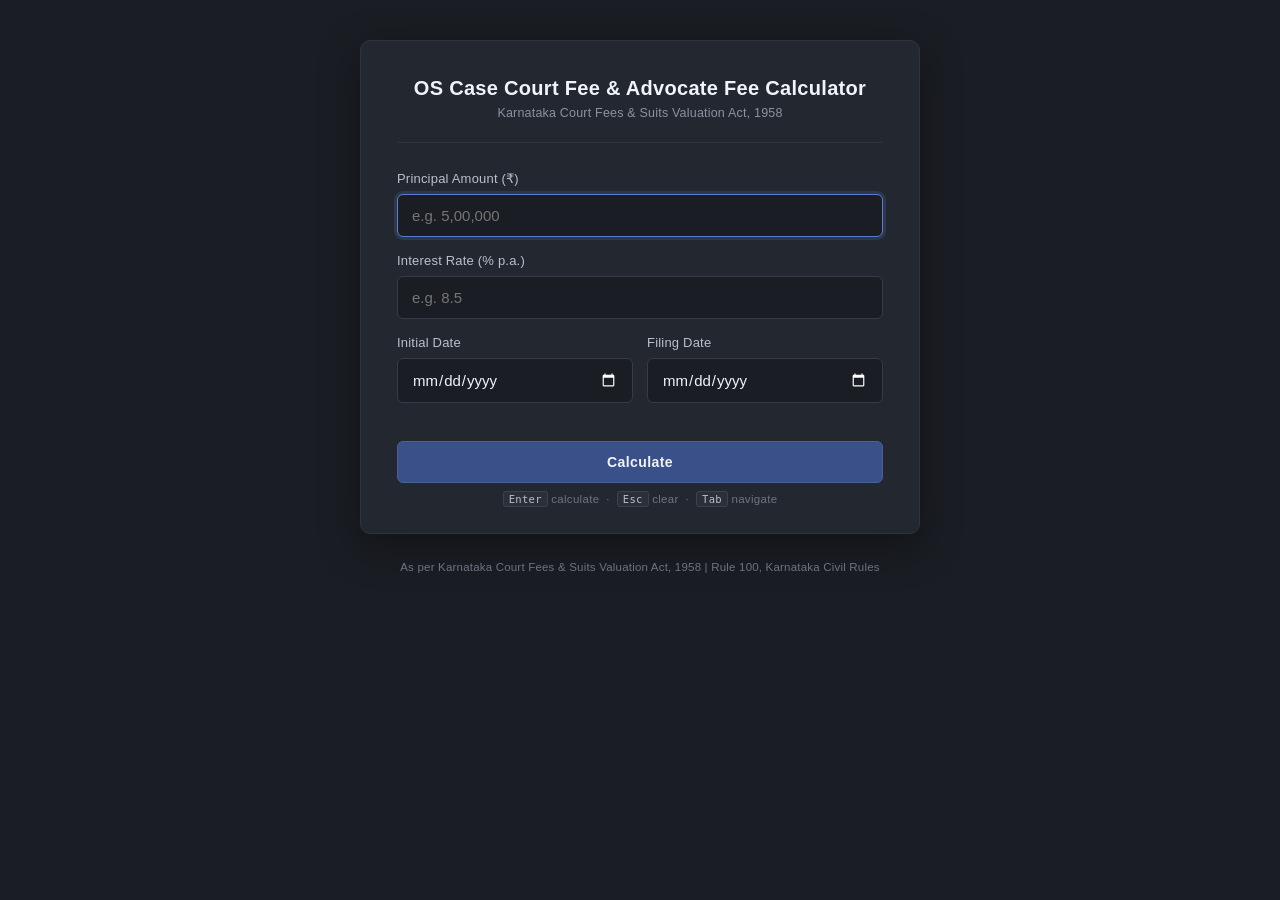
==== index.html @ 5240905b "responsiveness improved" ====
<!DOCTYPE html>
<html lang="en">
<head>
<meta charset="UTF-8">
<meta name="viewport" content="width=device-width, initial-scale=1.0">
<title>OS Case Court Fee & Advocate Fee Calculator</title>
<style>
  * { box-sizing: border-box; margin: 0; padding: 0; }
  html, body {
    height: 100%;
    font-family: -apple-system, BlinkMacSystemFont, "Segoe UI", Roboto, Helvetica, Arial, sans-serif;
    background: #1a1d23;
    color: #d8dde5;
    -webkit-font-smoothing: antialiased;
  }
  body {
    display: flex;
    flex-direction: column;
    align-items: center;
    justify-content: flex-start;
    padding: 40px 20px;
    min-height: 100vh;
  }
  .container {
    width: 100%;
    max-width: 560px;
    background: #232830;
    border: 1px solid #2e343d;
    border-radius: 10px;
    padding: 36px 36px 28px;
    box-shadow: 0 12px 40px rgba(0,0,0,0.35);
  }
  header {
    text-align: center;
    margin-bottom: 28px;
    padding-bottom: 22px;
    border-bottom: 1px solid #2e343d;
  }
  header h1 {
    font-size: 20px;
    font-weight: 600;
    letter-spacing: 0.3px;
    color: #f0f3f8;
    margin-bottom: 6px;
  }
  header p {
    font-size: 12.5px;
    color: #8a93a1;
    letter-spacing: 0.2px;
  }
  label {
    display: block;
    font-size: 13px;
    font-weight: 500;
    margin-bottom: 8px;
    color: #b8c0cc;
    letter-spacing: 0.2px;
  }
  .input-row { margin-bottom: 16px; }
  .input-grid {
    display: grid;
    grid-template-columns: 1fr 1fr;
    gap: 14px;
    margin-bottom: 16px;
  }
  input[type="text"], input[type="date"] {
    width: 100%;
    background: #1a1d23;
    border: 1px solid #353c47;
    border-radius: 6px;
    padding: 12px 14px;
    color: #f0f3f8;
    font-size: 15px;
    font-family: inherit;
    outline: none;
    transition: border-color 0.15s, box-shadow 0.15s;
  }
  input[type="date"] { color-scheme: dark; }
  input:focus {
    border-color: #5b7bd0;
    box-shadow: 0 0 0 3px rgba(91,123,208,0.18);
  }
  input.error {
    border-color: #c0524a;
    box-shadow: 0 0 0 3px rgba(192,82,74,0.15);
  }
  .btn-row {
    display: flex;
    gap: 10px;
    margin-top: 6px;
  }
  .btn-calc, .btn-clear {
    color: #f0f3f8;
    border-radius: 6px;
    padding: 12px 16px;
    font-size: 14px;
    font-weight: 600;
    letter-spacing: 0.4px;
    cursor: pointer;
    transition: background 0.15s, border-color 0.15s;
    font-family: inherit;
  }
  .btn-calc {
    flex: 1;
    background: #3a5089;
    border: 1px solid #4a609e;
  }
  .btn-calc:hover { background: #45599a; }
  .btn-calc:focus {
    outline: none;
    box-shadow: 0 0 0 3px rgba(91,123,208,0.3);
  }
  .btn-clear {
    background: #2a2f38;
    border: 1px solid #3a4150;
    color: #b8c0cc;
    display: none;
  }
  .btn-clear.visible { display: inline-block; }
  .btn-clear:hover { background: #353c47; color: #f0f3f8; }
  .btn-clear:focus {
    outline: none;
    box-shadow: 0 0 0 3px rgba(91,123,208,0.25);
    border-color: #5b7bd0;
  }
  .error-msg {
    color: #d97870;
    font-size: 12.5px;
    margin-top: 8px;
    min-height: 16px;
  }
  .results {
    margin-top: 28px;
    padding-top: 24px;
    border-top: 1px solid #2e343d;
    display: none;
  }
  .results.visible { display: block; }
  .result-card {
    background: #1a1d23;
    border: 1px solid #2e343d;
    border-radius: 6px;
    padding: 16px 18px;
    margin-bottom: 14px;
  }
  .result-card:last-child { margin-bottom: 0; }
  .result-header {
    display: flex;
    justify-content: space-between;
    align-items: center;
    gap: 12px;
  }
  .result-label {
    font-size: 12px;
    text-transform: uppercase;
    letter-spacing: 0.8px;
    color: #8a93a1;
    margin-bottom: 4px;
  }
  .result-value {
    font-size: 22px;
    font-weight: 600;
    color: #f0f3f8;
    letter-spacing: 0.3px;
  }
  .result-slab {
    font-size: 12px;
    color: #7d8694;
    margin-bottom: 10px;
    line-height: 1.55;
  }
  .result-slab .hl {
    color: #f0f3f8;
    font-weight: 500;
  }
  .breakdown-grid {
    display: grid;
    grid-template-columns: 1fr 1fr;
    gap: 10px 16px;
    margin-top: 4px;
  }
  .breakdown-item .k {
    font-size: 11px;
    text-transform: uppercase;
    letter-spacing: 0.7px;
    color: #8a93a1;
    margin-bottom: 2px;
  }
  .breakdown-item .v {
    font-size: 14px;
    color: #f0f3f8;
    font-weight: 500;
  }
  .copy-btn {
    background: #2a2f38;
    border: 1px solid #3a4150;
    border-radius: 5px;
    width: 36px;
    height: 36px;
    display: inline-flex;
    align-items: center;
    justify-content: center;
    cursor: pointer;
    color: #b8c0cc;
    transition: background 0.15s, border-color 0.15s, color 0.15s;
    flex-shrink: 0;
    position: relative;
    font-family: inherit;
  }
  .copy-btn:hover { background: #353c47; color: #f0f3f8; }
  .copy-btn:focus {
    outline: none;
    border-color: #5b7bd0;
    box-shadow: 0 0 0 3px rgba(91,123,208,0.25);
  }
  .copy-btn svg { width: 16px; height: 16px; }
  .copy-feedback {
    position: absolute;
    bottom: calc(100% + 6px);
    right: 0;
    background: #2d8159;
    color: #fff;
    font-size: 11px;
    font-weight: 600;
    padding: 4px 8px;
    border-radius: 4px;
    white-space: nowrap;
    opacity: 0;
    pointer-events: none;
    transition: opacity 0.18s;
    letter-spacing: 0.3px;
  }
  .copy-feedback.show { opacity: 1; }
  footer {
    margin-top: 24px;
    font-size: 11.5px;
    color: #6c7482;
    text-align: center;
    letter-spacing: 0.2px;
    line-height: 1.6;
    max-width: 560px;
  }
  .hint {
    font-size: 11.5px;
    color: #6c7482;
    margin-top: 10px;
    text-align: center;
    letter-spacing: 0.3px;
  }
  .hint kbd {
    background: #2a2f38;
    border: 1px solid #3a4150;
    border-radius: 3px;
    padding: 1px 5px;
    font-size: 10.5px;
    font-family: ui-monospace, "SF Mono", Menlo, Consolas, monospace;
    color: #b8c0cc;
  }
  @media (max-width: 480px) {
    body { padding: 20px 12px; }
    .container { padding: 22px 18px 20px; border-radius: 8px; }
    header { margin-bottom: 22px; padding-bottom: 18px; }
    header h1 { font-size: 17px; line-height: 1.3; }
    header p { font-size: 11.5px; }
    .input-grid { grid-template-columns: 1fr; gap: 16px; }
    input[type="text"], input[type="date"] {
      font-size: 16px;
      padding: 11px 12px;
    }
    .result-card { padding: 14px 14px; }
    .result-value { font-size: 19px; word-break: break-all; }
    .result-header { gap: 10px; }
    .copy-btn { width: 34px; height: 34px; }
    footer { font-size: 11px; padding: 0 8px; }
  }
  @media (max-width: 340px) {
    .container { padding: 18px 14px 16px; }
    .result-value { font-size: 17px; }
    .hint { font-size: 10.5px; }
  }
</style>
</head>
<body>
  <div class="container" role="main">
    <header>
      <h1>OS Case Court Fee &amp; Advocate Fee Calculator</h1>
      <p>Karnataka Court Fees &amp; Suits Valuation Act, 1958</p>
    </header>

    <div class="input-row">
      <label for="principal">Principal Amount (₹)</label>
      <input type="text" id="principal" inputmode="numeric" autocomplete="off" spellcheck="false" placeholder="e.g. 5,00,000">
    </div>

    <div class="input-row">
      <label for="rate">Interest Rate (% p.a.)</label>
      <input type="text" id="rate" inputmode="decimal" autocomplete="off" spellcheck="false" placeholder="e.g. 8.5">
    </div>

    <div class="input-grid">
      <div>
        <label for="initialDate">Initial Date</label>
        <input type="date" id="initialDate" autocomplete="off">
      </div>
      <div>
        <label for="filingDate">Filing Date</label>
        <input type="date" id="filingDate" autocomplete="off">
      </div>
    </div>

    <div class="error-msg" id="errorMsg" role="alert" aria-live="polite"></div>

    <div class="btn-row">
      <button type="button" class="btn-calc" id="calcBtn">Calculate</button>
      <button type="button" class="btn-clear" id="clearBtn">Clear</button>
    </div>

    <div class="hint">
      <kbd>Enter</kbd> calculate &nbsp;·&nbsp; <kbd>Esc</kbd> clear &nbsp;·&nbsp; <kbd>Tab</kbd> navigate
    </div>

    <div class="results" id="results" aria-live="polite">
      <div class="result-card">
        <div class="result-label">Interest &amp; Net Amount</div>
        <div class="result-slab" id="interestSlab"></div>
        <div class="breakdown-grid">
          <div class="breakdown-item"><div class="k">Days</div><div class="v" id="daysValue">0</div></div>
          <div class="breakdown-item"><div class="k">Daily Interest</div><div class="v" id="dailyValue">₹0</div></div>
          <div class="breakdown-item"><div class="k">Total Interest</div><div class="v" id="interestValue">₹0</div></div>
          <div class="breakdown-item"><div class="k">Net (Suit Value)</div><div class="v" id="netValue">₹0</div></div>
        </div>
      </div>

      <div class="result-card">
        <div class="result-label">Court Fee</div>
        <div class="result-slab" id="courtFeeSlab"></div>
        <div class="result-header">
          <div class="result-value" id="courtFeeValue">₹0</div>
          <button type="button" class="copy-btn" id="copyCourt" aria-label="Copy court fee amount">
            <svg viewBox="0 0 24 24" fill="none" stroke="currentColor" stroke-width="2" stroke-linecap="round" stroke-linejoin="round" aria-hidden="true">
              <rect x="9" y="9" width="13" height="13" rx="2" ry="2"></rect>
              <path d="M5 15H4a2 2 0 0 1-2-2V4a2 2 0 0 1 2-2h9a2 2 0 0 1 2 2v1"></path>
            </svg>
            <span class="copy-feedback" id="copyCourtFeedback">Copied!</span>
          </button>
        </div>
      </div>

      <div class="result-card">
        <div class="result-label">Advocate Fee — Initial Payment (½)</div>
        <div class="result-slab" id="advocateFeeSlab"></div>
        <div class="result-header">
          <div class="result-value" id="advocateFeeValue">₹0</div>
          <button type="button" class="copy-btn" id="copyAdvocate" aria-label="Copy advocate fee initial payment">
            <svg viewBox="0 0 24 24" fill="none" stroke="currentColor" stroke-width="2" stroke-linecap="round" stroke-linejoin="round" aria-hidden="true">
              <rect x="9" y="9" width="13" height="13" rx="2" ry="2"></rect>
              <path d="M5 15H4a2 2 0 0 1-2-2V4a2 2 0 0 1 2-2h9a2 2 0 0 1 2 2v1"></path>
            </svg>
            <span class="copy-feedback" id="copyAdvocateFeedback">Copied!</span>
          </button>
        </div>
      </div>
    </div>
  </div>

  <footer>
    As per Karnataka Court Fees &amp; Suits Valuation Act, 1958 | Rule 100, Karnataka Civil Rules
  </footer>

<script>
(function () {
  'use strict';

  const courtSlabs = [
    { n: '(i)',    floor: 0,       max: 15000,    base: 0,      rate: 0.025, range: 'Up to ₹15,000' },
    { n: '(ii)',   floor: 15000,   max: 75000,    base: 375,    rate: 0.075, range: '₹15,001 to ₹75,000' },
    { n: '(iii)',  floor: 75000,   max: 250000,   base: 4875,   rate: 0.070, range: '₹75,001 to ₹2,50,000' },
    { n: '(iv)',   floor: 250000,  max: 500000,   base: 17125,  rate: 0.065, range: '₹2,50,001 to ₹5,00,000' },
    { n: '(v)',    floor: 500000,  max: 750000,   base: 33375,  rate: 0.060, range: '₹5,00,001 to ₹7,50,000' },
    { n: '(vi)',   floor: 750000,  max: 1000000,  base: 48375,  rate: 0.055, range: '₹7,50,001 to ₹10,00,000' },
    { n: '(vii)',  floor: 1000000, max: 1500000,  base: 62125,  rate: 0.050, range: '₹10,00,001 to ₹15,00,000' },
    { n: '(viii)', floor: 1500000, max: 2000000,  base: 87125,  rate: 0.045, range: '₹15,00,001 to ₹20,00,000' },
    { n: '(ix)',   floor: 2000000, max: 2500000,  base: 109625, rate: 0.040, range: '₹20,00,001 to ₹25,00,000' },
    { n: '(x)',    floor: 2500000, max: 3000000,  base: 129625, rate: 0.035, range: '₹25,00,001 to ₹30,00,000' },
    { n: '(xi)',   floor: 3000000, max: 4000000,  base: 147125, rate: 0.030, range: '₹30,00,001 to ₹40,00,000' },
    { n: '(xii)',  floor: 4000000, max: 5000000,  base: 177125, rate: 0.025, range: '₹40,00,001 to ₹50,00,000' },
    { n: '(xiii)', floor: 5000000, max: 6000000,  base: 202125, rate: 0.020, range: '₹50,00,001 to ₹60,00,000' },
    { n: '(xiv)',  floor: 6000000, max: Infinity, base: 222125, rate: 0.015, range: 'Above ₹60,00,000' }
  ];

  const advocateSlabs = [
    { n: '(a)', floor: 0,      max: 5000,     base: 0,    rate: 0.100, range: 'Up to ₹5,000' },
    { n: '(b)', floor: 5000,   max: 10000,    base: 500,  rate: 0.075, range: '₹5,001 to ₹10,000' },
    { n: '(c)', floor: 10000,  max: 20000,    base: 875,  rate: 0.055, range: '₹10,001 to ₹20,000' },
    { n: '(d)', floor: 20000,  max: 50000,    base: 1425, rate: 0.040, range: '₹20,001 to ₹50,000' },
    { n: '(e)', floor: 50000,  max: 100000,   base: 2625, rate: 0.030, range: '₹50,001 to ₹1,00,000' },
    { n: '(f)', floor: 100000, max: Infinity, base: 4125, rate: 0.015, range: 'Above ₹1,00,000' }
  ];

  function formatPct(r) {
    return (r * 100).toFixed(1).replace(/\.0$/, '') + '%';
  }

  function escapeHtml(s) {
    return String(s).replace(/[&<>"']/g, function (c) {
      return { '&':'&amp;','<':'&lt;','>':'&gt;','"':'&quot;',"'":'&#39;' }[c];
    });
  }

  function hl(amount) {
    return '<span class="hl">₹' + Number(amount).toLocaleString('en-IN') + '</span>';
  }

  function describeSlab(slabs, value) {
    const idx = slabs.findIndex(s => value <= s.max);
    if (idx < 0) return '';
    const s = slabs[idx];
    const excess = Math.max(0, value - s.floor);
    const incrementAmt = Math.round(excess * s.rate);
    let parts = escapeHtml(s.n + ' ' + s.range) + ' — ';
    if (s.floor === 0) {
      parts += formatPct(s.rate) + ' of ' + hl(value) + ' = ' + hl(incrementAmt);
    } else {
      parts += 'Base: ' + hl(s.base)
            + ' + ' + formatPct(s.rate)
            + ' on excess of ₹' + excess.toLocaleString('en-IN')
            + ' = ' + hl(incrementAmt);
    }
    return parts;
  }

  function calculateCourtFee(v) {
    if (v <= 0) return { fee: 0, slabIndex: -1 };
    let fee;
    if (v <= 15000)      fee = v * 0.025;
    else if (v <= 75000) fee = 375 + (v - 15000) * 0.075;
    else if (v <= 250000) fee = 4875 + (v - 75000) * 0.070;
    else if (v <= 500000) fee = 17125 + (v - 250000) * 0.065;
    else if (v <= 750000) fee = 33375 + (v - 500000) * 0.060;
    else if (v <= 1000000) fee = 48375 + (v - 750000) * 0.055;
    else if (v <= 1500000) fee = 62125 + (v - 1000000) * 0.050;
    else if (v <= 2000000) fee = 87125 + (v - 1500000) * 0.045;
    else if (v <= 2500000) fee = 109625 + (v - 2000000) * 0.040;
    else if (v <= 3000000) fee = 129625 + (v - 2500000) * 0.035;
    else if (v <= 4000000) fee = 147125 + (v - 3000000) * 0.030;
    else if (v <= 5000000) fee = 177125 + (v - 4000000) * 0.025;
    else if (v <= 6000000) fee = 202125 + (v - 5000000) * 0.020;
    else                   fee = 222125 + (v - 6000000) * 0.015;
    let slabIndex = courtSlabs.findIndex(s => v <= s.max);
    return { fee: Math.round(fee), slabIndex: slabIndex };
  }

  function calculateAdvocateFee(v) {
    if (v <= 0) return { fee: 0, slabIndex: -1 };
    let fee;
    if (v <= 5000)        fee = v * 0.10;
    else if (v <= 10000)  fee = 500 + (v - 5000) * 0.075;
    else if (v <= 20000)  fee = 875 + (v - 10000) * 0.055;
    else if (v <= 50000)  fee = 1425 + (v - 20000) * 0.040;
    else if (v <= 100000) fee = 2625 + (v - 50000) * 0.030;
    else                  fee = 4125 + (v - 100000) * 0.015;
    fee = Math.max(fee, 500);
    let slabIndex = advocateSlabs.findIndex(s => v <= s.max);
    return { fee: Math.round(fee), slabIndex: slabIndex };
  }

  function formatINR(n) {
    return '₹' + Number(n).toLocaleString('en-IN');
  }

  function formatINRDecimal(n) {
    return '₹' + Number(n).toLocaleString('en-IN', { minimumFractionDigits: 2, maximumFractionDigits: 2 });
  }

  // Whole days between two yyyy-mm-dd strings, treating dates as UTC midnight
  // to avoid DST artifacts. Per spec: include initial date, exclude filing date,
  // which is exactly (filing - initial) in days.
  function daysBetween(startStr, endStr) {
    const [sy, sm, sd] = startStr.split('-').map(Number);
    const [ey, em, ed] = endStr.split('-').map(Number);
    const start = Date.UTC(sy, sm - 1, sd);
    const end = Date.UTC(ey, em - 1, ed);
    return Math.round((end - start) / 86400000);
  }

  const principalInput = document.getElementById('principal');
  const rateInput = document.getElementById('rate');
  const initialDateInput = document.getElementById('initialDate');
  const filingDateInput = document.getElementById('filingDate');
  const calcBtn = document.getElementById('calcBtn');
  const clearBtn = document.getElementById('clearBtn');
  const errorMsg = document.getElementById('errorMsg');
  const results = document.getElementById('results');
  const interestSlab = document.getElementById('interestSlab');
  const daysValue = document.getElementById('daysValue');
  const dailyValue = document.getElementById('dailyValue');
  const interestValue = document.getElementById('interestValue');
  const netValue = document.getElementById('netValue');
  const courtFeeValue = document.getElementById('courtFeeValue');
  const courtFeeSlab = document.getElementById('courtFeeSlab');
  const advocateFeeValue = document.getElementById('advocateFeeValue');
  const advocateFeeSlab = document.getElementById('advocateFeeSlab');
  const copyCourt = document.getElementById('copyCourt');
  const copyAdvocate = document.getElementById('copyAdvocate');
  const copyCourtFeedback = document.getElementById('copyCourtFeedback');
  const copyAdvocateFeedback = document.getElementById('copyAdvocateFeedback');

  let courtFeeRaw = 0;
  let advocateHalfRaw = 0;

  // Indian-numbering input formatter for principal (preserves caret).
  function countDigits(str, upto) {
    let n = 0;
    for (let i = 0; i < upto && i < str.length; i++) {
      if (str.charCodeAt(i) >= 48 && str.charCodeAt(i) <= 57) n++;
    }
    return n;
  }
  function caretAfterNthDigit(str, n) {
    if (n <= 0) return 0;
    let count = 0;
    for (let i = 0; i < str.length; i++) {
      if (str.charCodeAt(i) >= 48 && str.charCodeAt(i) <= 57) {
        count++;
        if (count === n) return i + 1;
      }
    }
    return str.length;
  }
  principalInput.addEventListener('keydown', function (e) {
    const allowed = ['Backspace','Delete','Tab','ArrowLeft','ArrowRight','ArrowUp','ArrowDown','Home','End','Enter','Escape'];
    if (allowed.indexOf(e.key) !== -1) return;
    if (e.ctrlKey || e.metaKey) return;
    if (!/^[0-9]$/.test(e.key)) e.preventDefault();
  });
  principalInput.addEventListener('input', function () {
    const prev = principalInput.value;
    const selStart = principalInput.selectionStart || 0;
    const digitsBefore = countDigits(prev, selStart);
    const digitsOnly = prev.replace(/[^0-9]/g, '').replace(/^0+(?=\d)/, '');
    const formatted = digitsOnly === '' ? '' : Number(digitsOnly).toLocaleString('en-IN');
    if (formatted !== prev) {
      principalInput.value = formatted;
      const newPos = caretAfterNthDigit(formatted, digitsBefore);
      try { principalInput.setSelectionRange(newPos, newPos); } catch (e) {}
    }
    clearErrorState();
  });

  // Decimal-only constraint for rate.
  function constrainDecimal(el) {
    el.addEventListener('keydown', function (e) {
      const allowed = ['Backspace','Delete','Tab','ArrowLeft','ArrowRight','ArrowUp','ArrowDown','Home','End','Enter','Escape'];
      if (allowed.indexOf(e.key) !== -1) return;
      if (e.ctrlKey || e.metaKey) return;
      if (e.key === '.' && el.value.indexOf('.') === -1) return;
      if (!/^[0-9]$/.test(e.key)) e.preventDefault();
    });
    el.addEventListener('input', clearErrorState);
  }
  constrainDecimal(rateInput);

  initialDateInput.addEventListener('input', clearErrorState);
  filingDateInput.addEventListener('input', clearErrorState);

  function clearErrorState() {
    if (errorMsg.textContent) {
      errorMsg.textContent = '';
      [principalInput, rateInput, initialDateInput, filingDateInput]
        .forEach(el => el.classList.remove('error'));
    }
  }

  function showError(msg, fields) {
    errorMsg.textContent = msg;
    [principalInput, rateInput, initialDateInput, filingDateInput]
      .forEach(el => el.classList.remove('error'));
    (fields || []).forEach(el => el.classList.add('error'));
    results.classList.remove('visible');
  }

  function clearAll() {
    principalInput.value = '';
    rateInput.value = '';
    initialDateInput.value = '';
    filingDateInput.value = '';
    errorMsg.textContent = '';
    [principalInput, rateInput, initialDateInput, filingDateInput]
      .forEach(el => el.classList.remove('error'));
    results.classList.remove('visible');
    clearBtn.classList.remove('visible');
    principalInput.focus();
  }

  function doCalculate() {
    const pRaw = principalInput.value.replace(/,/g, '').trim();
    const rRaw = rateInput.value.trim();
    const sIso = initialDateInput.value;
    const fIso = filingDateInput.value;

    if (pRaw === '') return showError('Please enter the principal amount.', [principalInput]);
    const principal = Number(pRaw);
    if (!isFinite(principal) || isNaN(principal) || principal <= 0)
      return showError('Principal must be a positive number.', [principalInput]);

    if (rRaw === '') return showError('Please enter the interest rate.', [rateInput]);
    const ratePct = Number(rRaw);
    if (!isFinite(ratePct) || isNaN(ratePct) || ratePct < 0)
      return showError('Interest rate must be zero or positive.', [rateInput]);

    if (!sIso) return showError('Please enter the initial date.', [initialDateInput]);
    if (!fIso) return showError('Please enter the filing date.', [filingDateInput]);

    const days = daysBetween(sIso, fIso);
    if (days <= 0)
      return showError('Filing date must be after the initial date.', [initialDateInput, filingDateInput]);

    clearErrorState();

    const rateDec = ratePct / 100;
    // Per advocate workflow: Interest = P × (days/365) × R, equivalently
    // (P × R / 365) × days. Days count includes initial date, excludes
    // filing date → simply (filing − initial).
    const dailyInterest = (principal * rateDec) / 365;
    const totalInterest = dailyInterest * days;
    const netAmount = principal + totalInterest;

    const court = calculateCourtFee(netAmount);
    const advocate = calculateAdvocateFee(netAmount);
    const advocateHalf = Math.round(advocate.fee / 2);

    courtFeeRaw = court.fee;
    advocateHalfRaw = advocateHalf;

    daysValue.textContent = days.toLocaleString('en-IN');
    dailyValue.textContent = formatINRDecimal(dailyInterest);
    interestValue.textContent = formatINRDecimal(totalInterest);
    netValue.textContent = formatINR(Math.round(netAmount));

    interestSlab.innerHTML =
      'Daily SI = <span class="hl">' + formatINRDecimal(dailyInterest) + '</span>'
      + ' (P × R ÷ 365) · '
      + days.toLocaleString('en-IN') + ' days × daily = '
      + '<span class="hl">' + formatINRDecimal(totalInterest) + '</span>'
      + ' interest · Net = Principal + Interest = '
      + hl(Math.round(netAmount));

    courtFeeValue.textContent = formatINR(court.fee);
    courtFeeSlab.innerHTML = describeSlab(courtSlabs, Math.round(netAmount));

    advocateFeeValue.textContent = formatINR(advocateHalf);
    let advText = describeSlab(advocateSlabs, Math.round(netAmount));
    if (advText) advText += ' · Full advocate fee ' + hl(advocate.fee) + ', half = ' + hl(advocateHalf);
    if (advText && advocate.fee === 500) {
      const v = Math.round(netAmount);
      const computed = (v <= 5000) ? v * 0.10
        : (v <= 10000) ? 500 + (v - 5000) * 0.075
        : (v <= 20000) ? 875 + (v - 10000) * 0.055
        : (v <= 50000) ? 1425 + (v - 20000) * 0.040
        : (v <= 100000) ? 2625 + (v - 50000) * 0.030
        : 4125 + (v - 100000) * 0.015;
      if (Math.round(computed) < 500) advText += ' · Minimum ' + hl(500) + ' applied';
    }
    advocateFeeSlab.innerHTML = advText;

    results.classList.add('visible');
    clearBtn.classList.add('visible');
  }

  calcBtn.addEventListener('click', doCalculate);
  clearBtn.addEventListener('click', clearAll);

  document.addEventListener('keydown', function (e) {
    if (e.key === 'Enter') {
      if (e.target === copyCourt || e.target === copyAdvocate) return;
      const tag = (e.target && e.target.tagName) || '';
      if (tag === 'INPUT' || tag === 'BODY' || e.target === calcBtn) {
        e.preventDefault();
        doCalculate();
      }
    } else if (e.key === 'Escape') {
      e.preventDefault();
      clearAll();
    }
  });

  function copyAmount(amount, feedbackEl) {
    const text = String(amount);
    const showOk = () => {
      feedbackEl.classList.add('show');
      setTimeout(() => feedbackEl.classList.remove('show'), 1200);
    };
    if (navigator.clipboard && navigator.clipboard.writeText) {
      navigator.clipboard.writeText(text).then(showOk, fallback);
    } else {
      fallback();
    }
    function fallback() {
      const ta = document.createElement('textarea');
      ta.value = text;
      ta.setAttribute('readonly', '');
      ta.style.position = 'absolute';
      ta.style.left = '-9999px';
      document.body.appendChild(ta);
      ta.select();
      try { document.execCommand('copy'); } catch (e) {}
      document.body.removeChild(ta);
      showOk();
    }
  }

  function bindCopy(btn, getAmount, feedbackEl) {
    btn.addEventListener('click', function () { copyAmount(getAmount(), feedbackEl); });
    btn.addEventListener('keydown', function (e) {
      if (e.key === 'Enter' || e.key === ' ') {
        e.preventDefault();
        copyAmount(getAmount(), feedbackEl);
      }
    });
  }

  bindCopy(copyCourt, () => courtFeeRaw, copyCourtFeedback);
  bindCopy(copyAdvocate, () => advocateHalfRaw, copyAdvocateFeedback);

  principalInput.focus();
})();
</script>
</body>
</html>
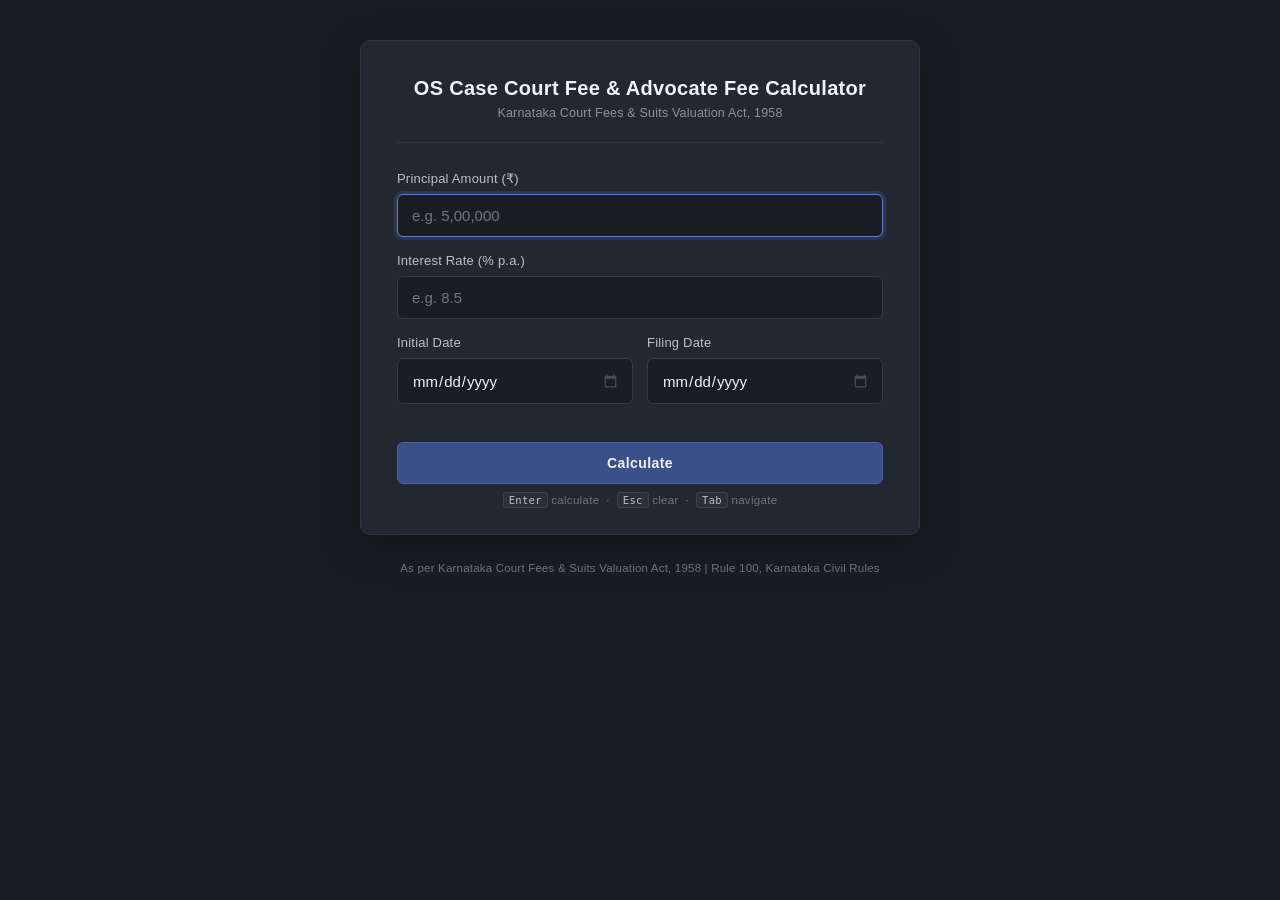
==== commit 9aff6a50: "responsiveness fixed again" ====
--- a/index.html
+++ b/index.html
@@ -63,8 +63,10 @@
     gap: 14px;
     margin-bottom: 16px;
   }
+  .input-grid > div { min-width: 0; }
   input[type="text"], input[type="date"] {
     width: 100%;
+    min-width: 0;
     background: #1a1d23;
     border: 1px solid #353c47;
     border-radius: 6px;
@@ -75,7 +77,23 @@
     outline: none;
     transition: border-color 0.15s, box-shadow 0.15s;
   }
-  input[type="date"] { color-scheme: dark; }
+  input[type="date"] {
+    color-scheme: dark;
+    -webkit-appearance: none;
+    appearance: none;
+    min-height: 46px;
+    display: block;
+    text-align: left;
+  }
+  input[type="date"]::-webkit-date-and-time-value {
+    text-align: left;
+    min-width: 0;
+  }
+  input[type="date"]::-webkit-calendar-picker-indicator {
+    margin-left: 4px;
+    padding: 0;
+    filter: invert(0.7);
+  }
   input:focus {
     border-color: #5b7bd0;
     box-shadow: 0 0 0 3px rgba(91,123,208,0.18);
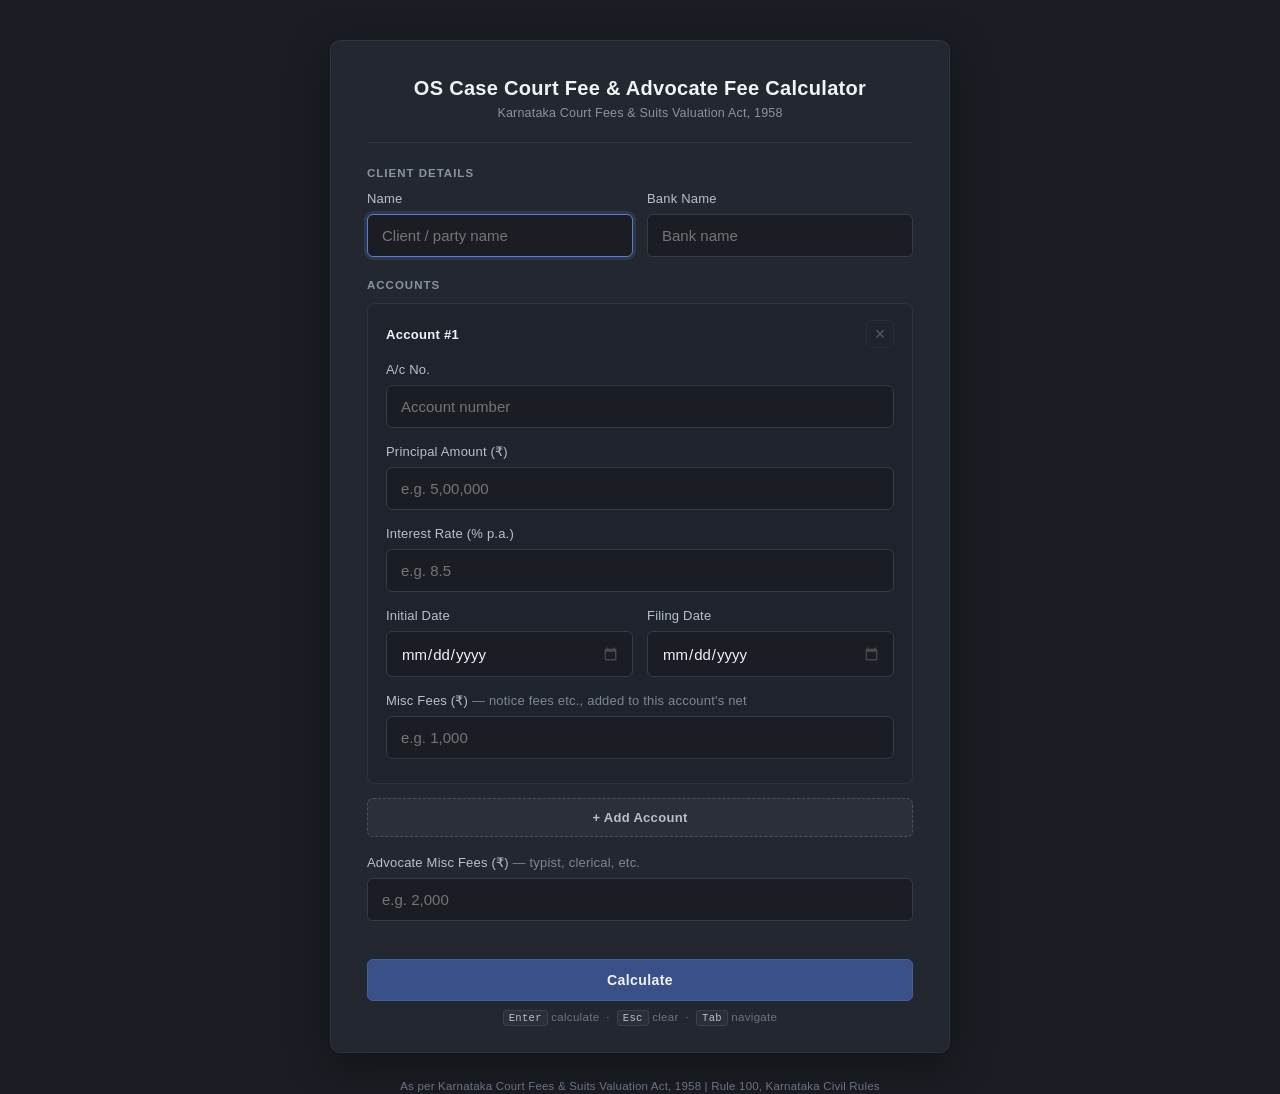
==== commit db292799: "multiaccount and misc exp" ====
--- a/index.html
+++ b/index.html
@@ -23,7 +23,7 @@
   }
   .container {
     width: 100%;
-    max-width: 560px;
+    max-width: 620px;
     background: #232830;
     border: 1px solid #2e343d;
     border-radius: 10px;
@@ -32,7 +32,7 @@
   }
   header {
     text-align: center;
-    margin-bottom: 28px;
+    margin-bottom: 24px;
     padding-bottom: 22px;
     border-bottom: 1px solid #2e343d;
   }
@@ -48,6 +48,15 @@
     color: #8a93a1;
     letter-spacing: 0.2px;
   }
+  .section-label {
+    font-size: 11.5px;
+    text-transform: uppercase;
+    letter-spacing: 1px;
+    color: #8a93a1;
+    font-weight: 600;
+    margin: 22px 0 12px;
+  }
+  .section-label:first-of-type { margin-top: 0; }
   label {
     display: block;
     font-size: 13px;
@@ -102,6 +111,69 @@
     border-color: #c0524a;
     box-shadow: 0 0 0 3px rgba(192,82,74,0.15);
   }
+  .account-card {
+    background: #1f242c;
+    border: 1px solid #2e343d;
+    border-radius: 8px;
+    padding: 16px 18px 8px;
+    margin-bottom: 14px;
+    position: relative;
+  }
+  .account-card-header {
+    display: flex;
+    justify-content: space-between;
+    align-items: center;
+    margin-bottom: 14px;
+  }
+  .account-card-title {
+    font-size: 13px;
+    font-weight: 600;
+    color: #f0f3f8;
+    letter-spacing: 0.3px;
+  }
+  .account-remove {
+    background: transparent;
+    border: 1px solid #3a4150;
+    border-radius: 5px;
+    color: #b8c0cc;
+    width: 28px;
+    height: 28px;
+    font-size: 18px;
+    line-height: 1;
+    cursor: pointer;
+    font-family: inherit;
+    transition: background 0.15s, color 0.15s, border-color 0.15s;
+  }
+  .account-remove:hover {
+    background: #3a2a2a;
+    color: #d97870;
+    border-color: #6b3a35;
+  }
+  .account-remove:disabled {
+    opacity: 0.35;
+    cursor: not-allowed;
+  }
+  .btn-add {
+    background: #2a2f38;
+    border: 1px dashed #4a5160;
+    border-radius: 6px;
+    color: #b8c0cc;
+    padding: 11px;
+    width: 100%;
+    font-size: 13px;
+    font-weight: 600;
+    letter-spacing: 0.3px;
+    cursor: pointer;
+    font-family: inherit;
+    margin-bottom: 18px;
+    transition: background 0.15s, color 0.15s, border-color 0.15s;
+  }
+  .btn-add:hover { background: #353c47; color: #f0f3f8; border-color: #5b7bd0; }
+  .btn-add:focus {
+    outline: none;
+    border-color: #5b7bd0;
+    box-shadow: 0 0 0 3px rgba(91,123,208,0.2);
+  }
   .btn-row {
     display: flex;
     gap: 10px;
@@ -208,6 +280,42 @@
     font-size: 14px;
     color: #f0f3f8;
     font-weight: 500;
+  }
+  .account-result {
+    border-bottom: 1px dashed #2e343d;
+    padding-bottom: 12px;
+    margin-bottom: 12px;
+  }
+  .account-result:last-child { border-bottom: none; padding-bottom: 0; margin-bottom: 0; }
+  .account-result-title {
+    font-size: 13px;
+    font-weight: 600;
+    color: #f0f3f8;
+    margin-bottom: 8px;
+    letter-spacing: 0.2px;
+  }
+  .total-row {
+    display: flex;
+    justify-content: space-between;
+    align-items: baseline;
+    font-size: 13px;
+    color: #b8c0cc;
+    padding: 4px 0;
+  }
+  .total-row .v {
+    color: #f0f3f8;
+    font-weight: 500;
+  }
+  .total-row.grand {
+    border-top: 1px solid #2e343d;
+    margin-top: 8px;
+    padding-top: 10px;
+    font-size: 15px;
+    font-weight: 600;
+  }
+  .total-row.grand .v {
+    font-size: 18px;
+    font-weight: 600;
   }
   .copy-btn {
     background: #2a2f38;
@@ -256,7 +364,7 @@
     text-align: center;
     letter-spacing: 0.2px;
     line-height: 1.6;
-    max-width: 560px;
+    max-width: 620px;
   }
   .hint {
     font-size: 11.5px;
@@ -289,12 +397,235 @@
     .result-value { font-size: 19px; word-break: break-all; }
     .result-header { gap: 10px; }
     .copy-btn { width: 34px; height: 34px; }
+    .account-card { padding: 14px 14px 4px; }
     footer { font-size: 11px; padding: 0 8px; }
   }
   @media (max-width: 340px) {
     .container { padding: 18px 14px 16px; }
     .result-value { font-size: 17px; }
     .hint { font-size: 10.5px; }
+  }
+
+  /* Print sheet — hidden on screen */
+  .print-header { display: none; }
+
+  /* Print button */
+  .btn-print-row {
+    margin-top: 16px;
+    display: flex;
+    justify-content: flex-end;
+  }
+  .btn-print {
+    background: #2a2f38;
+    border: 1px solid #3a4150;
+    border-radius: 6px;
+    color: #b8c0cc;
+    font-size: 13px;
+    font-weight: 600;
+    font-family: inherit;
+    padding: 9px 16px;
+    cursor: pointer;
+    display: inline-flex;
+    align-items: center;
+    gap: 7px;
+    letter-spacing: 0.3px;
+    transition: background 0.15s, border-color 0.15s, color 0.15s;
+  }
+  .btn-print:hover { background: #353c47; color: #f0f3f8; }
+  .btn-print:focus {
+    outline: none;
+    border-color: #5b7bd0;
+    box-shadow: 0 0 0 3px rgba(91,123,208,0.25);
+  }
+  .btn-print svg { width: 15px; height: 15px; flex-shrink: 0; }
+
+  @media print {
+    @page { margin: 15mm; }
+
+    body {
+      background: white !important;
+      color: #111 !important;
+      padding: 0 !important;
+      display: block !important;
+      -webkit-print-color-adjust: exact;
+      print-color-adjust: exact;
+    }
+
+    header, .section-label, .input-row, .input-grid, .error-msg,
+    .btn-row, .btn-add, .hint, footer, .results,
+    .btn-print-row, .account-card {
+      display: none !important;
+    }
+
+    .container {
+      max-width: 100% !important;
+      background: white !important;
+      border: none !important;
+      border-radius: 0 !important;
+      box-shadow: none !important;
+      padding: 0 !important;
+    }
+
+    /* ── Calculation Sheet layout ── */
+    .print-header {
+      display: block;
+      font-family: Georgia, "Times New Roman", serif;
+      color: #111;
+    }
+
+    .sheet-title {
+      text-align: center;
+      font-size: 22px;
+      font-weight: 700;
+      letter-spacing: 1px;
+      margin-bottom: 18px;
+    }
+
+    .sheet-row {
+      font-size: 14px;
+      color: #111;
+      margin-bottom: 10px;
+      line-height: 1.5;
+    }
+
+    .sheet-two {
+      display: flex;
+      justify-content: space-between;
+      gap: 20px;
+    }
+
+    .sheet-dates {
+      display: flex;
+      align-items: baseline;
+      gap: 14px;
+      flex-wrap: nowrap;
+      white-space: nowrap;
+    }
+
+    .sl { font-weight: 700; }
+
+    .sv {
+      display: inline-block;
+      min-width: 90px;
+      border-bottom: 1px solid #888;
+      padding: 0 4px 1px;
+    }
+
+    .sheet-spacer { height: 8px; display: block; }
+
+    .sheet-account-block {
+      margin: 14px 0 12px;
+      padding: 10px 14px 8px;
+      border: 1px solid #aaa;
+      border-radius: 4px;
+      page-break-inside: avoid;
+      break-inside: avoid;
+    }
+
+    .sheet-account-title {
+      font-size: 14px;
+      font-weight: 700;
+      letter-spacing: 0.4px;
+      margin-bottom: 8px;
+      padding-bottom: 5px;
+      border-bottom: 1px solid #ccc;
+    }
+
+    .sheet-formula-block {
+      margin-bottom: 10px;
+    }
+
+    .sheet-formula-line {
+      display: flex;
+      align-items: center;
+      gap: 8px;
+      font-size: 13px;
+      margin-bottom: 6px;
+    }
+
+    .sheet-formula-line:last-child { margin-bottom: 0; }
+
+    .sfrac {
+      display: inline-flex;
+      flex-direction: column;
+      align-items: center;
+      vertical-align: middle;
+      margin: 0 4px;
+    }
+
+    .snum {
+      border-bottom: 1.5px solid #111;
+      padding-bottom: 2px;
+      font-size: 12px;
+    }
+
+    .sden {
+      font-size: 12px;
+      padding-top: 2px;
+    }
+
+    .sheet-net-row {
+      margin-top: 10px;
+      font-size: 14px;
+      font-weight: 700;
+    }
+
+    .sv-big {
+      font-size: 16px;
+      font-weight: 700;
+      border-bottom: 2px double #111;
+      min-width: 140px;
+    }
+
+    .sheet-divider {
+      border: none;
+      border-top: 1.5px solid #333;
+      margin: 14px 0;
+    }
+
+    .sheet-totals {
+      margin-top: 6px;
+    }
+
+    .sheet-totals .sheet-row {
+      display: flex;
+      justify-content: space-between;
+      align-items: baseline;
+    }
+
+    .sheet-fee-block {
+      margin-bottom: 14px;
+      page-break-inside: avoid;
+      break-inside: avoid;
+    }
+
+    .sheet-fee-label {
+      font-size: 11px;
+      text-transform: uppercase;
+      letter-spacing: 0.8px;
+      color: #555;
+      font-weight: 700;
+      margin-bottom: 5px;
+    }
+
+    .sheet-slab-text {
+      font-size: 12px;
+      color: #333;
+      line-height: 1.6;
+      margin-bottom: 6px;
+    }
+
+    .sheet-slab-text .hl {
+      color: #111;
+      font-weight: 700;
+    }
+
+    .sheet-fee-amount {
+      font-size: 20px;
+      font-weight: 700;
+      color: #111;
+      font-family: Georgia, serif;
+    }
   }
 </style>
 </head>
@@ -305,25 +636,25 @@
       <p>Karnataka Court Fees &amp; Suits Valuation Act, 1958</p>
     </header>
 
-    <div class="input-row">
-      <label for="principal">Principal Amount (₹)</label>
-      <input type="text" id="principal" inputmode="numeric" autocomplete="off" spellcheck="false" placeholder="e.g. 5,00,000">
-    </div>
-
-    <div class="input-row">
-      <label for="rate">Interest Rate (% p.a.)</label>
-      <input type="text" id="rate" inputmode="decimal" autocomplete="off" spellcheck="false" placeholder="e.g. 8.5">
-    </div>
-
+    <div class="section-label">Client Details</div>
     <div class="input-grid">
       <div>
-        <label for="initialDate">Initial Date</label>
-        <input type="date" id="initialDate" autocomplete="off">
+        <label for="clientName">Name</label>
+        <input type="text" id="clientName" autocomplete="off" spellcheck="false" placeholder="Client / party name">
       </div>
       <div>
-        <label for="filingDate">Filing Date</label>
-        <input type="date" id="filingDate" autocomplete="off">
+        <label for="bankName">Bank Name</label>
+        <input type="text" id="bankName" autocomplete="off" spellcheck="false" placeholder="Bank name">
       </div>
+    </div>
+
+    <div class="section-label">Accounts</div>
+    <div id="accountsContainer"></div>
+    <button type="button" class="btn-add" id="addAccountBtn">+ Add Account</button>
+
+    <div class="input-row">
+      <label for="advocateMisc">Advocate Misc Fees (₹) <span style="font-weight:400;color:#7d8694">— typist, clerical, etc.</span></label>
+      <input type="text" id="advocateMisc" inputmode="numeric" autocomplete="off" spellcheck="false" placeholder="e.g. 2,000">
     </div>
 
     <div class="error-msg" id="errorMsg" role="alert" aria-live="polite"></div>
@@ -337,16 +668,48 @@
       <kbd>Enter</kbd> calculate &nbsp;·&nbsp; <kbd>Esc</kbd> clear &nbsp;·&nbsp; <kbd>Tab</kbd> navigate
     </div>
 
+    <div class="print-header" id="printHeader">
+      <div class="sheet-title">Calculation Sheet</div>
+
+      <div class="sheet-row sheet-two">
+        <div><span class="sl">Name:</span> <span class="sv" id="pName"></span></div>
+        <div><span class="sl">Bank Name:</span> <span class="sv" id="pBank"></span></div>
+      </div>
+
+      <div id="pAccountsContainer"></div>
+
+      <hr class="sheet-divider">
+
+      <div class="sheet-totals">
+        <div class="sheet-row sheet-net-row">
+          <span><span class="sl">Net Suit Value (Sum of Account Nets):</span></span>
+          <span class="sv sv-big" id="pTotal"></span>
+        </div>
+      </div>
+
+      <hr class="sheet-divider">
+
+      <div class="sheet-fee-block">
+        <div class="sheet-fee-label">Court Fee</div>
+        <div class="sheet-slab-text" id="pCourtSlab"></div>
+        <div class="sheet-fee-amount" id="pCourtFee"></div>
+      </div>
+      <div class="sheet-fee-block">
+        <div class="sheet-fee-label">Advocate Fee &mdash; Initial Payment (&frac12;) + Misc</div>
+        <div class="sheet-slab-text" id="pAdvSlab"></div>
+        <div class="sheet-fee-amount" id="pAdvFee"></div>
+      </div>
+    </div>
+
     <div class="results" id="results" aria-live="polite">
       <div class="result-card">
-        <div class="result-label">Interest &amp; Net Amount</div>
-        <div class="result-slab" id="interestSlab"></div>
-        <div class="breakdown-grid">
-          <div class="breakdown-item"><div class="k">Days</div><div class="v" id="daysValue">0</div></div>
-          <div class="breakdown-item"><div class="k">Daily Interest</div><div class="v" id="dailyValue">₹0</div></div>
-          <div class="breakdown-item"><div class="k">Total Interest</div><div class="v" id="interestValue">₹0</div></div>
-          <div class="breakdown-item"><div class="k">Net (Suit Value)</div><div class="v" id="netValue">₹0</div></div>
-        </div>
+        <div class="result-label">Per-Account Breakdown</div>
+        <div id="accountResults"></div>
+      </div>
+
+      <div class="result-card">
+        <div class="result-label">Net Suit Value</div>
+        <div class="total-row grand"><span>Sum of Account Net Amounts</span><span class="v" id="totalNetValue">₹0</span></div>
       </div>
 
       <div class="result-card">
@@ -365,7 +728,7 @@
       </div>
 
       <div class="result-card">
-        <div class="result-label">Advocate Fee — Initial Payment (½)</div>
+        <div class="result-label">Advocate Fee — Initial Payment (½) + Misc</div>
         <div class="result-slab" id="advocateFeeSlab"></div>
         <div class="result-header">
           <div class="result-value" id="advocateFeeValue">₹0</div>
@@ -377,6 +740,17 @@
             <span class="copy-feedback" id="copyAdvocateFeedback">Copied!</span>
           </button>
         </div>
+      </div>
+
+      <div class="btn-print-row">
+        <button type="button" class="btn-print" id="printBtn" aria-label="Print calculation">
+          <svg viewBox="0 0 24 24" fill="none" stroke="currentColor" stroke-width="2" stroke-linecap="round" stroke-linejoin="round" aria-hidden="true">
+            <polyline points="6 9 6 2 18 2 18 9"></polyline>
+            <path d="M6 18H4a2 2 0 0 1-2-2v-5a2 2 0 0 1 2-2h16a2 2 0 0 1 2 2v5a2 2 0 0 1-2 2h-2"></path>
+            <rect x="6" y="14" width="12" height="8"></rect>
+          </svg>
+          Print
+        </button>
       </div>
     </div>
   </div>
@@ -490,6 +864,11 @@
     return '₹' + Number(n).toLocaleString('en-IN', { minimumFractionDigits: 2, maximumFractionDigits: 2 });
   }
 
+  function formatDateDisplay(iso) {
+    const [y, m, d] = iso.split('-');
+    return d + '/' + m + '/' + y;
+  }
+
   // Whole days between two yyyy-mm-dd strings, treating dates as UTC midnight
   // to avoid DST artifacts. Per spec: include initial date, exclude filing date,
   // which is exactly (filing - initial) in days.
@@ -501,19 +880,68 @@
     return Math.round((end - start) / 86400000);
   }
 
-  const principalInput = document.getElementById('principal');
-  const rateInput = document.getElementById('rate');
-  const initialDateInput = document.getElementById('initialDate');
-  const filingDateInput = document.getElementById('filingDate');
+  // Indian-numbering caret-preserving formatter for integer-only inputs.
+  function countDigits(str, upto) {
+    let n = 0;
+    for (let i = 0; i < upto && i < str.length; i++) {
+      if (str.charCodeAt(i) >= 48 && str.charCodeAt(i) <= 57) n++;
+    }
+    return n;
+  }
+  function caretAfterNthDigit(str, n) {
+    if (n <= 0) return 0;
+    let count = 0;
+    for (let i = 0; i < str.length; i++) {
+      if (str.charCodeAt(i) >= 48 && str.charCodeAt(i) <= 57) {
+        count++;
+        if (count === n) return i + 1;
+      }
+    }
+    return str.length;
+  }
+  function attachIntFormatter(el) {
+    el.addEventListener('keydown', function (e) {
+      const allowed = ['Backspace','Delete','Tab','ArrowLeft','ArrowRight','ArrowUp','ArrowDown','Home','End','Enter','Escape'];
+      if (allowed.indexOf(e.key) !== -1) return;
+      if (e.ctrlKey || e.metaKey) return;
+      if (!/^[0-9]$/.test(e.key)) e.preventDefault();
+    });
+    el.addEventListener('input', function () {
+      const prev = el.value;
+      const selStart = el.selectionStart || 0;
+      const digitsBefore = countDigits(prev, selStart);
+      const digitsOnly = prev.replace(/[^0-9]/g, '').replace(/^0+(?=\d)/, '');
+      const formatted = digitsOnly === '' ? '' : Number(digitsOnly).toLocaleString('en-IN');
+      if (formatted !== prev) {
+        el.value = formatted;
+        const newPos = caretAfterNthDigit(formatted, digitsBefore);
+        try { el.setSelectionRange(newPos, newPos); } catch (e) {}
+      }
+      clearErrorState();
+    });
+  }
+  function attachDecimalConstraint(el) {
+    el.addEventListener('keydown', function (e) {
+      const allowed = ['Backspace','Delete','Tab','ArrowLeft','ArrowRight','ArrowUp','ArrowDown','Home','End','Enter','Escape'];
+      if (allowed.indexOf(e.key) !== -1) return;
+      if (e.ctrlKey || e.metaKey) return;
+      if (e.key === '.' && el.value.indexOf('.') === -1) return;
+      if (!/^[0-9]$/.test(e.key)) e.preventDefault();
+    });
+    el.addEventListener('input', clearErrorState);
+  }
+
+  const clientNameInput = document.getElementById('clientName');
+  const bankNameInput = document.getElementById('bankName');
+  const accountsContainer = document.getElementById('accountsContainer');
+  const addAccountBtn = document.getElementById('addAccountBtn');
+  const advocateMiscInput = document.getElementById('advocateMisc');
   const calcBtn = document.getElementById('calcBtn');
   const clearBtn = document.getElementById('clearBtn');
   const errorMsg = document.getElementById('errorMsg');
   const results = document.getElementById('results');
-  const interestSlab = document.getElementById('interestSlab');
-  const daysValue = document.getElementById('daysValue');
-  const dailyValue = document.getElementById('dailyValue');
-  const interestValue = document.getElementById('interestValue');
-  const netValue = document.getElementById('netValue');
+  const accountResults = document.getElementById('accountResults');
+  const totalNetValue = document.getElementById('totalNetValue');
   const courtFeeValue = document.getElementById('courtFeeValue');
   const courtFeeSlab = document.getElementById('courtFeeSlab');
   const advocateFeeValue = document.getElementById('advocateFeeValue');
@@ -522,155 +950,282 @@
   const copyAdvocate = document.getElementById('copyAdvocate');
   const copyCourtFeedback = document.getElementById('copyCourtFeedback');
   const copyAdvocateFeedback = document.getElementById('copyAdvocateFeedback');
+  const printBtn = document.getElementById('printBtn');
+  const pName = document.getElementById('pName');
+  const pBank = document.getElementById('pBank');
+  const pAccountsContainer = document.getElementById('pAccountsContainer');
+  const pTotal = document.getElementById('pTotal');
+  const pCourtSlab = document.getElementById('pCourtSlab');
+  const pAdvSlab = document.getElementById('pAdvSlab');
+  const pCourtFee = document.getElementById('pCourtFee');
+  const pAdvFee = document.getElementById('pAdvFee');
+
+  attachIntFormatter(advocateMiscInput);
 
   let courtFeeRaw = 0;
-  let advocateHalfRaw = 0;
-
-  // Indian-numbering input formatter for principal (preserves caret).
-  function countDigits(str, upto) {
-    let n = 0;
-    for (let i = 0; i < upto && i < str.length; i++) {
-      if (str.charCodeAt(i) >= 48 && str.charCodeAt(i) <= 57) n++;
-    }
-    return n;
-  }
-  function caretAfterNthDigit(str, n) {
-    if (n <= 0) return 0;
-    let count = 0;
-    for (let i = 0; i < str.length; i++) {
-      if (str.charCodeAt(i) >= 48 && str.charCodeAt(i) <= 57) {
-        count++;
-        if (count === n) return i + 1;
-      }
-    }
-    return str.length;
-  }
-  principalInput.addEventListener('keydown', function (e) {
-    const allowed = ['Backspace','Delete','Tab','ArrowLeft','ArrowRight','ArrowUp','ArrowDown','Home','End','Enter','Escape'];
-    if (allowed.indexOf(e.key) !== -1) return;
-    if (e.ctrlKey || e.metaKey) return;
-    if (!/^[0-9]$/.test(e.key)) e.preventDefault();
-  });
-  principalInput.addEventListener('input', function () {
-    const prev = principalInput.value;
-    const selStart = principalInput.selectionStart || 0;
-    const digitsBefore = countDigits(prev, selStart);
-    const digitsOnly = prev.replace(/[^0-9]/g, '').replace(/^0+(?=\d)/, '');
-    const formatted = digitsOnly === '' ? '' : Number(digitsOnly).toLocaleString('en-IN');
-    if (formatted !== prev) {
-      principalInput.value = formatted;
-      const newPos = caretAfterNthDigit(formatted, digitsBefore);
-      try { principalInput.setSelectionRange(newPos, newPos); } catch (e) {}
-    }
-    clearErrorState();
-  });
-
-  // Decimal-only constraint for rate.
-  function constrainDecimal(el) {
-    el.addEventListener('keydown', function (e) {
-      const allowed = ['Backspace','Delete','Tab','ArrowLeft','ArrowRight','ArrowUp','ArrowDown','Home','End','Enter','Escape'];
-      if (allowed.indexOf(e.key) !== -1) return;
-      if (e.ctrlKey || e.metaKey) return;
-      if (e.key === '.' && el.value.indexOf('.') === -1) return;
-      if (!/^[0-9]$/.test(e.key)) e.preventDefault();
+  let advocateFinalRaw = 0;
+  let accountCounter = 0;
+
+  function renumberAccountCards() {
+    const cards = accountsContainer.querySelectorAll('.account-card');
+    cards.forEach((card, idx) => {
+      const title = card.querySelector('.account-card-title');
+      if (title) title.textContent = 'Account #' + (idx + 1);
+      const removeBtn = card.querySelector('.account-remove');
+      if (removeBtn) removeBtn.disabled = (cards.length <= 1);
     });
-    el.addEventListener('input', clearErrorState);
-  }
-  constrainDecimal(rateInput);
-
-  initialDateInput.addEventListener('input', clearErrorState);
-  filingDateInput.addEventListener('input', clearErrorState);
+  }
+
+  function addAccountCard(focusFirst) {
+    accountCounter++;
+    const card = document.createElement('div');
+    card.className = 'account-card';
+    card.innerHTML =
+      '<div class="account-card-header">' +
+        '<span class="account-card-title">Account</span>' +
+        '<button type="button" class="account-remove" aria-label="Remove account">&times;</button>' +
+      '</div>' +
+      '<div class="input-row">' +
+        '<label>A/c No.</label>' +
+        '<input type="text" class="acc-number" autocomplete="off" spellcheck="false" placeholder="Account number">' +
+      '</div>' +
+      '<div class="input-row">' +
+        '<label>Principal Amount (₹)</label>' +
+        '<input type="text" class="acc-principal" inputmode="numeric" autocomplete="off" spellcheck="false" placeholder="e.g. 5,00,000">' +
+      '</div>' +
+      '<div class="input-row">' +
+        '<label>Interest Rate (% p.a.)</label>' +
+        '<input type="text" class="acc-rate" inputmode="decimal" autocomplete="off" spellcheck="false" placeholder="e.g. 8.5">' +
+      '</div>' +
+      '<div class="input-grid">' +
+        '<div>' +
+          '<label>Initial Date</label>' +
+          '<input type="date" class="acc-init" autocomplete="off">' +
+        '</div>' +
+        '<div>' +
+          '<label>Filing Date</label>' +
+          '<input type="date" class="acc-filing" autocomplete="off">' +
+        '</div>' +
+      '</div>' +
+      '<div class="input-row">' +
+        '<label>Misc Fees (₹) <span style="font-weight:400;color:#7d8694">— notice fees etc., added to this account\'s net</span></label>' +
+        '<input type="text" class="acc-misc" inputmode="numeric" autocomplete="off" spellcheck="false" placeholder="e.g. 1,000">' +
+      '</div>';
+    accountsContainer.appendChild(card);
+
+    const principalEl = card.querySelector('.acc-principal');
+    const rateEl = card.querySelector('.acc-rate');
+    const initEl = card.querySelector('.acc-init');
+    const filEl = card.querySelector('.acc-filing');
+    const numEl = card.querySelector('.acc-number');
+    const miscEl = card.querySelector('.acc-misc');
+    attachIntFormatter(principalEl);
+    attachDecimalConstraint(rateEl);
+    attachIntFormatter(miscEl);
+    initEl.addEventListener('input', clearErrorState);
+    filEl.addEventListener('input', clearErrorState);
+    numEl.addEventListener('input', clearErrorState);
+
+    card.querySelector('.account-remove').addEventListener('click', function () {
+      const cards = accountsContainer.querySelectorAll('.account-card');
+      if (cards.length <= 1) return;
+      card.remove();
+      renumberAccountCards();
+      clearErrorState();
+    });
+
+    renumberAccountCards();
+    if (focusFirst) {
+      setTimeout(function () { numEl.focus(); }, 30);
+    }
+    return card;
+  }
+
+  addAccountBtn.addEventListener('click', function () { addAccountCard(true); });
 
   function clearErrorState() {
     if (errorMsg.textContent) {
       errorMsg.textContent = '';
-      [principalInput, rateInput, initialDateInput, filingDateInput]
-        .forEach(el => el.classList.remove('error'));
+      document.querySelectorAll('input.error').forEach(el => el.classList.remove('error'));
     }
   }
 
   function showError(msg, fields) {
     errorMsg.textContent = msg;
-    [principalInput, rateInput, initialDateInput, filingDateInput]
-      .forEach(el => el.classList.remove('error'));
+    document.querySelectorAll('input.error').forEach(el => el.classList.remove('error'));
     (fields || []).forEach(el => el.classList.add('error'));
     results.classList.remove('visible');
   }
 
   function clearAll() {
-    principalInput.value = '';
-    rateInput.value = '';
-    initialDateInput.value = '';
-    filingDateInput.value = '';
+    clientNameInput.value = '';
+    bankNameInput.value = '';
+    advocateMiscInput.value = '';
+    accountsContainer.innerHTML = '';
+    accountCounter = 0;
+    addAccountCard(false);
     errorMsg.textContent = '';
-    [principalInput, rateInput, initialDateInput, filingDateInput]
-      .forEach(el => el.classList.remove('error'));
+    document.querySelectorAll('input.error').forEach(el => el.classList.remove('error'));
     results.classList.remove('visible');
     clearBtn.classList.remove('visible');
-    principalInput.focus();
-  }
-
-  function doCalculate() {
-    const pRaw = principalInput.value.replace(/,/g, '').trim();
-    const rRaw = rateInput.value.trim();
-    const sIso = initialDateInput.value;
-    const fIso = filingDateInput.value;
-
-    if (pRaw === '') return showError('Please enter the principal amount.', [principalInput]);
+    clientNameInput.focus();
+  }
+
+  function readAccount(card, idx) {
+    const numEl = card.querySelector('.acc-number');
+    const principalEl = card.querySelector('.acc-principal');
+    const rateEl = card.querySelector('.acc-rate');
+    const initEl = card.querySelector('.acc-init');
+    const filEl = card.querySelector('.acc-filing');
+    const miscEl = card.querySelector('.acc-misc');
+
+    const label = 'Account #' + (idx + 1);
+    const accNo = numEl.value.trim();
+    const pRaw = principalEl.value.replace(/,/g, '').trim();
+    const rRaw = rateEl.value.trim();
+    const sIso = initEl.value;
+    const fIso = filEl.value;
+    const mRaw = miscEl.value.replace(/,/g, '').trim();
+
+    if (pRaw === '') return { error: label + ': enter principal amount.', field: principalEl };
     const principal = Number(pRaw);
     if (!isFinite(principal) || isNaN(principal) || principal <= 0)
-      return showError('Principal must be a positive number.', [principalInput]);
-
-    if (rRaw === '') return showError('Please enter the interest rate.', [rateInput]);
+      return { error: label + ': principal must be positive.', field: principalEl };
+
+    if (rRaw === '') return { error: label + ': enter interest rate.', field: rateEl };
     const ratePct = Number(rRaw);
     if (!isFinite(ratePct) || isNaN(ratePct) || ratePct < 0)
-      return showError('Interest rate must be zero or positive.', [rateInput]);
-
-    if (!sIso) return showError('Please enter the initial date.', [initialDateInput]);
-    if (!fIso) return showError('Please enter the filing date.', [filingDateInput]);
+      return { error: label + ': rate must be zero or positive.', field: rateEl };
+
+    if (!sIso) return { error: label + ': enter initial date.', field: initEl };
+    if (!fIso) return { error: label + ': enter filing date.', field: filEl };
 
     const days = daysBetween(sIso, fIso);
-    if (days <= 0)
-      return showError('Filing date must be after the initial date.', [initialDateInput, filingDateInput]);
-
-    clearErrorState();
+    if (days <= 0) return { error: label + ': filing date must be after initial date.', field: filEl };
+
+    let misc = 0;
+    if (mRaw !== '') {
+      misc = Number(mRaw);
+      if (!isFinite(misc) || isNaN(misc) || misc < 0)
+        return { error: label + ': misc fees must be zero or positive.', field: miscEl };
+    }
 
     const rateDec = ratePct / 100;
-    // Per advocate workflow: Interest = P × (days/365) × R, equivalently
-    // (P × R / 365) × days. Days count includes initial date, excludes
-    // filing date → simply (filing − initial).
     const dailyInterest = (principal * rateDec) / 365;
     const totalInterest = dailyInterest * days;
-    const netAmount = principal + totalInterest;
-
-    const court = calculateCourtFee(netAmount);
-    const advocate = calculateAdvocateFee(netAmount);
+    const netAmount = principal + totalInterest + misc;
+
+    return {
+      label, accNo, principal, ratePct, sIso, fIso, misc,
+      days, dailyInterest, totalInterest, netAmount
+    };
+  }
+
+  function renderAccountResult(a) {
+    const accInfo = a.accNo
+      ? '<span style="color:#8a93a1;font-weight:400;margin-left:8px">A/c ' + escapeHtml(a.accNo) + '</span>'
+      : '';
+    const miscPart = a.misc > 0 ? ' + Misc ' + hl(a.misc) : '';
+    return '' +
+      '<div class="account-result">' +
+        '<div class="account-result-title">' + escapeHtml(a.label) + accInfo + '</div>' +
+        '<div class="result-slab">Daily SI = ' + hl(a.dailyInterest.toFixed(2)) + ' · ' +
+          a.days.toLocaleString('en-IN') + ' days · Interest = ' + hl(a.totalInterest.toFixed(2)) +
+          ' · Net = Principal + Interest' + miscPart + ' = ' + hl(Math.round(a.netAmount)) + '</div>' +
+        '<div class="breakdown-grid">' +
+          '<div class="breakdown-item"><div class="k">Days</div><div class="v">' + a.days.toLocaleString('en-IN') + '</div></div>' +
+          '<div class="breakdown-item"><div class="k">Daily Interest</div><div class="v">' + formatINRDecimal(a.dailyInterest) + '</div></div>' +
+          '<div class="breakdown-item"><div class="k">Total Interest</div><div class="v">' + formatINRDecimal(a.totalInterest) + '</div></div>' +
+          '<div class="breakdown-item"><div class="k">Misc Fees</div><div class="v">' + formatINR(a.misc) + '</div></div>' +
+          '<div class="breakdown-item" style="grid-column:1/-1"><div class="k">Net Amount</div><div class="v">' + formatINR(Math.round(a.netAmount)) + '</div></div>' +
+        '</div>' +
+      '</div>';
+  }
+
+  function renderPrintAccount(a, idx) {
+    const accLabel = escapeHtml(a.label) + (a.accNo ? ' — A/c No. ' + escapeHtml(a.accNo) : '');
+    return '' +
+      '<div class="sheet-account-block">' +
+        '<div class="sheet-account-title">' + accLabel + '</div>' +
+        '<div class="sheet-row sheet-two">' +
+          '<div><span class="sl">Amount:</span> <span class="sv">' + formatINR(a.principal) + '</span></div>' +
+          '<div><span class="sl">Interest Rate:</span> <span class="sv">' + escapeHtml(String(a.ratePct)) + '% p.a.</span></div>' +
+        '</div>' +
+        '<div class="sheet-row sheet-dates">' +
+          '<span><span class="sl">Initial Date:</span> <span class="sv">' + formatDateDisplay(a.sIso) + '</span></span>' +
+          '<span class="sl">to</span>' +
+          '<span><span class="sl">Filing date:</span> <span class="sv">' + formatDateDisplay(a.fIso) + '</span></span>' +
+          '<span style="white-space:nowrap"><span class="sl">= No. of days:</span> <span class="sv">' + a.days.toLocaleString('en-IN') + '</span></span>' +
+        '</div>' +
+        '<div class="sheet-formula-block">' +
+          '<div class="sheet-formula-line">' +
+            '<span class="sl">Daily interest:</span>' +
+            '<span class="sfrac"><span class="snum">' + formatINR(a.principal) + ' × ' + escapeHtml(String(a.ratePct)) + '%</span><span class="sden">365</span></span>' +
+            '<span>= <span class="sv">' + formatINRDecimal(a.dailyInterest) + '</span></span>' +
+          '</div>' +
+        '</div>' +
+        '<div class="sheet-formula-block">' +
+          '<div class="sheet-formula-line">' +
+            '<span class="sl">Total interest:</span>' +
+            '<span>' + formatINRDecimal(a.dailyInterest) + ' × ' + a.days.toLocaleString('en-IN') + ' days = <span class="sv">' + formatINRDecimal(a.totalInterest) + '</span></span>' +
+          '</div>' +
+        '</div>' +
+        '<div class="sheet-row sheet-net-row">' +
+          '<span class="sl">Net Amount:</span> ' +
+          '<span>' + formatINR(a.principal) + ' + ' + formatINRDecimal(a.totalInterest) +
+            (a.misc > 0 ? ' + ' + formatINR(a.misc) + ' (misc)' : '') +
+            ' = <span class="sv sv-big">' + formatINR(Math.round(a.netAmount)) + '</span></span>' +
+        '</div>' +
+      '</div>';
+  }
+
+  function doCalculate() {
+    const cards = accountsContainer.querySelectorAll('.account-card');
+    if (cards.length === 0) return showError('Add at least one account.', []);
+
+    const accounts = [];
+    for (let i = 0; i < cards.length; i++) {
+      const res = readAccount(cards[i], i);
+      if (res.error) return showError(res.error, [res.field]);
+      accounts.push(res);
+    }
+
+    const advMiscRaw = advocateMiscInput.value.replace(/,/g, '').trim();
+    let advMisc = 0;
+    if (advMiscRaw !== '') {
+      advMisc = Number(advMiscRaw);
+      if (!isFinite(advMisc) || isNaN(advMisc) || advMisc < 0)
+        return showError('Advocate misc fees must be zero or positive.', [advocateMiscInput]);
+    }
+
+    clearErrorState();
+
+    const totalNet = accounts.reduce((s, a) => s + a.netAmount, 0);
+    const totalNetRounded = Math.round(totalNet);
+
+    const court = calculateCourtFee(totalNetRounded);
+    const advocate = calculateAdvocateFee(totalNetRounded);
     const advocateHalf = Math.round(advocate.fee / 2);
+    const advocateFinal = advocateHalf + advMisc;
 
     courtFeeRaw = court.fee;
-    advocateHalfRaw = advocateHalf;
-
-    daysValue.textContent = days.toLocaleString('en-IN');
-    dailyValue.textContent = formatINRDecimal(dailyInterest);
-    interestValue.textContent = formatINRDecimal(totalInterest);
-    netValue.textContent = formatINR(Math.round(netAmount));
-
-    interestSlab.innerHTML =
-      'Daily SI = <span class="hl">' + formatINRDecimal(dailyInterest) + '</span>'
-      + ' (P × R ÷ 365) · '
-      + days.toLocaleString('en-IN') + ' days × daily = '
-      + '<span class="hl">' + formatINRDecimal(totalInterest) + '</span>'
-      + ' interest · Net = Principal + Interest = '
-      + hl(Math.round(netAmount));
+    advocateFinalRaw = advocateFinal;
+
+    accountResults.innerHTML = accounts.map(renderAccountResult).join('');
+    totalNetValue.textContent = formatINR(totalNetRounded);
 
     courtFeeValue.textContent = formatINR(court.fee);
-    courtFeeSlab.innerHTML = describeSlab(courtSlabs, Math.round(netAmount));
-
-    advocateFeeValue.textContent = formatINR(advocateHalf);
-    let advText = describeSlab(advocateSlabs, Math.round(netAmount));
-    if (advText) advText += ' · Full advocate fee ' + hl(advocate.fee) + ', half = ' + hl(advocateHalf);
+    const courtSlabHtml = describeSlab(courtSlabs, totalNetRounded);
+    courtFeeSlab.innerHTML = courtSlabHtml + ' · Computed on Net Suit Value ' + hl(totalNetRounded);
+
+    advocateFeeValue.textContent = formatINR(advocateFinal);
+    let advText = describeSlab(advocateSlabs, totalNetRounded);
+    if (advText) {
+      advText += ' · Full ' + hl(advocate.fee) + ', half = ' + hl(advocateHalf);
+      if (advMisc > 0) advText += ' + Advocate Misc ' + hl(advMisc) + ' = ' + hl(advocateFinal);
+    }
     if (advText && advocate.fee === 500) {
-      const v = Math.round(netAmount);
+      const v = totalNetRounded;
       const computed = (v <= 5000) ? v * 0.10
         : (v <= 10000) ? 500 + (v - 5000) * 0.075
         : (v <= 20000) ? 875 + (v - 10000) * 0.055
@@ -681,16 +1236,29 @@
     }
     advocateFeeSlab.innerHTML = advText;
 
+    // Print sheet
+    pName.textContent = clientNameInput.value.trim() || '';
+    pBank.textContent = bankNameInput.value.trim() || '';
+    pAccountsContainer.innerHTML = accounts.map(renderPrintAccount).join('');
+    pTotal.textContent = formatINR(totalNetRounded);
+    pCourtSlab.innerHTML = courtSlabHtml;
+    pAdvSlab.innerHTML = advText;
+    pCourtFee.textContent = formatINR(court.fee);
+    pAdvFee.textContent = formatINR(advocateFinal);
+
     results.classList.add('visible');
     clearBtn.classList.add('visible');
   }
 
   calcBtn.addEventListener('click', doCalculate);
   clearBtn.addEventListener('click', clearAll);
+  printBtn.addEventListener('click', function () { window.print(); });
 
   document.addEventListener('keydown', function (e) {
     if (e.key === 'Enter') {
-      if (e.target === copyCourt || e.target === copyAdvocate) return;
+      if (e.target === copyCourt || e.target === copyAdvocate || e.target === printBtn) return;
+      if (e.target === addAccountBtn) return;
+      if (e.target && e.target.classList && e.target.classList.contains('account-remove')) return;
       const tag = (e.target && e.target.tagName) || '';
       if (tag === 'INPUT' || tag === 'BODY' || e.target === calcBtn) {
         e.preventDefault();
@@ -738,9 +1306,11 @@
   }
 
   bindCopy(copyCourt, () => courtFeeRaw, copyCourtFeedback);
-  bindCopy(copyAdvocate, () => advocateHalfRaw, copyAdvocateFeedback);
-
-  principalInput.focus();
+  bindCopy(copyAdvocate, () => advocateFinalRaw, copyAdvocateFeedback);
+
+  // Seed with first account card.
+  addAccountCard(false);
+  clientNameInput.focus();
 })();
 </script>
 </body>
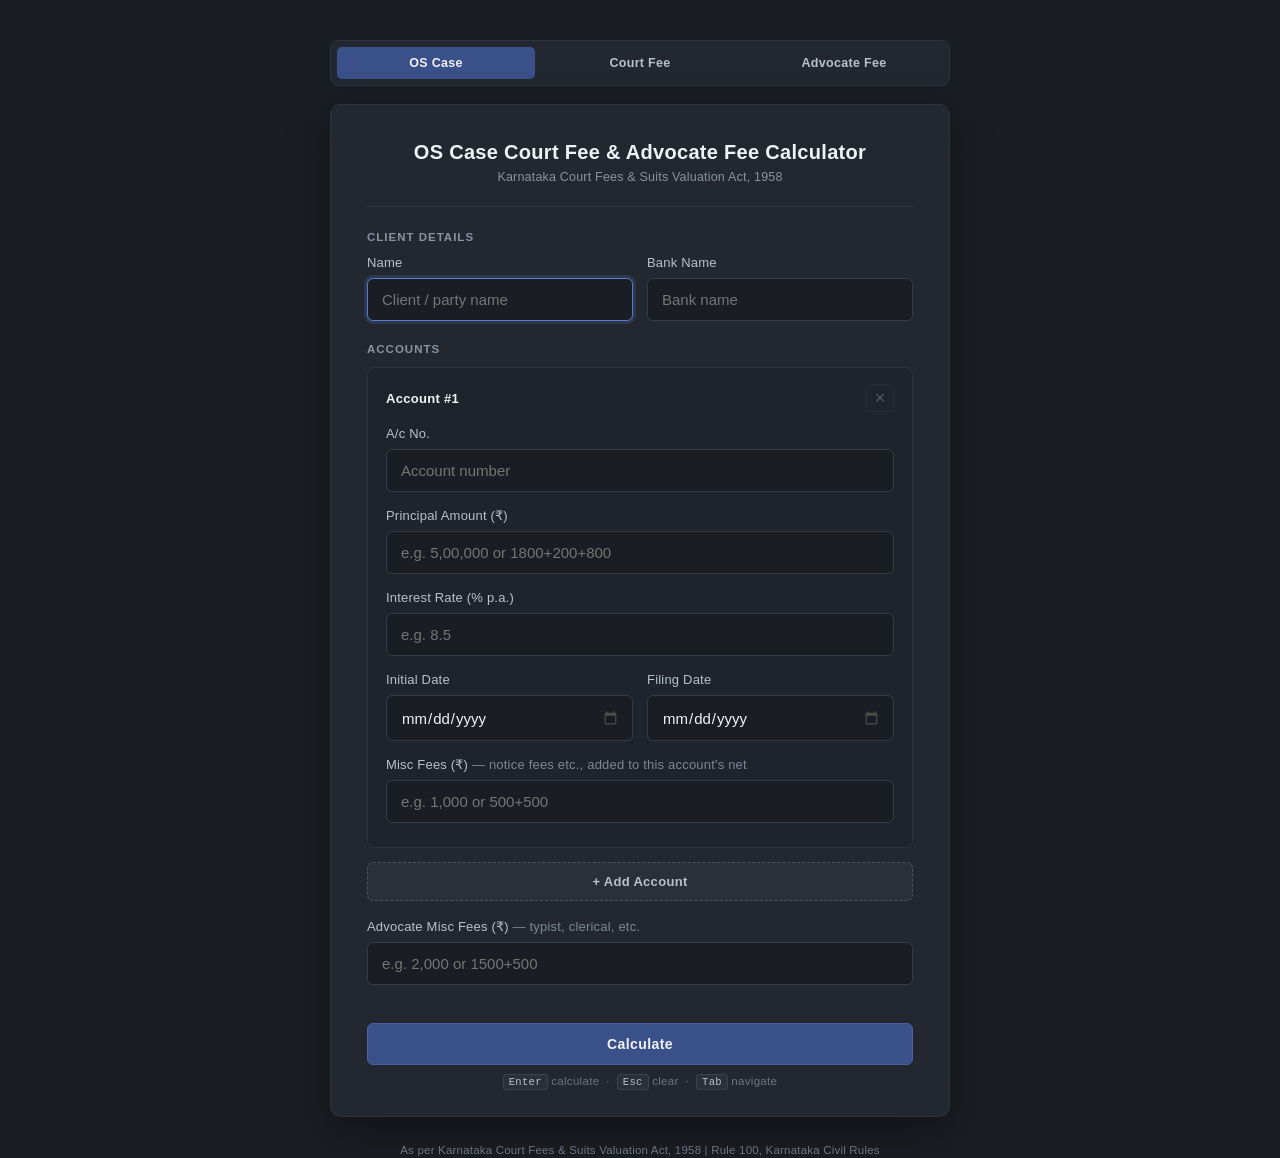
==== commit dc43d237: "almost all fixed" ====
--- a/index.html
+++ b/index.html
@@ -4,632 +4,14 @@
 <meta charset="UTF-8">
 <meta name="viewport" content="width=device-width, initial-scale=1.0">
 <title>OS Case Court Fee & Advocate Fee Calculator</title>
-<style>
-  * { box-sizing: border-box; margin: 0; padding: 0; }
-  html, body {
-    height: 100%;
-    font-family: -apple-system, BlinkMacSystemFont, "Segoe UI", Roboto, Helvetica, Arial, sans-serif;
-    background: #1a1d23;
-    color: #d8dde5;
-    -webkit-font-smoothing: antialiased;
-  }
-  body {
-    display: flex;
-    flex-direction: column;
-    align-items: center;
-    justify-content: flex-start;
-    padding: 40px 20px;
-    min-height: 100vh;
-  }
-  .container {
-    width: 100%;
-    max-width: 620px;
-    background: #232830;
-    border: 1px solid #2e343d;
-    border-radius: 10px;
-    padding: 36px 36px 28px;
-    box-shadow: 0 12px 40px rgba(0,0,0,0.35);
-  }
-  header {
-    text-align: center;
-    margin-bottom: 24px;
-    padding-bottom: 22px;
-    border-bottom: 1px solid #2e343d;
-  }
-  header h1 {
-    font-size: 20px;
-    font-weight: 600;
-    letter-spacing: 0.3px;
-    color: #f0f3f8;
-    margin-bottom: 6px;
-  }
-  header p {
-    font-size: 12.5px;
-    color: #8a93a1;
-    letter-spacing: 0.2px;
-  }
-  .section-label {
-    font-size: 11.5px;
-    text-transform: uppercase;
-    letter-spacing: 1px;
-    color: #8a93a1;
-    font-weight: 600;
-    margin: 22px 0 12px;
-  }
-  .section-label:first-of-type { margin-top: 0; }
-  label {
-    display: block;
-    font-size: 13px;
-    font-weight: 500;
-    margin-bottom: 8px;
-    color: #b8c0cc;
-    letter-spacing: 0.2px;
-  }
-  .input-row { margin-bottom: 16px; }
-  .input-grid {
-    display: grid;
-    grid-template-columns: 1fr 1fr;
-    gap: 14px;
-    margin-bottom: 16px;
-  }
-  .input-grid > div { min-width: 0; }
-  input[type="text"], input[type="date"] {
-    width: 100%;
-    min-width: 0;
-    background: #1a1d23;
-    border: 1px solid #353c47;
-    border-radius: 6px;
-    padding: 12px 14px;
-    color: #f0f3f8;
-    font-size: 15px;
-    font-family: inherit;
-    outline: none;
-    transition: border-color 0.15s, box-shadow 0.15s;
-  }
-  input[type="date"] {
-    color-scheme: dark;
-    -webkit-appearance: none;
-    appearance: none;
-    min-height: 46px;
-    display: block;
-    text-align: left;
-  }
-  input[type="date"]::-webkit-date-and-time-value {
-    text-align: left;
-    min-width: 0;
-  }
-  input[type="date"]::-webkit-calendar-picker-indicator {
-    margin-left: 4px;
-    padding: 0;
-    filter: invert(0.7);
-  }
-  input:focus {
-    border-color: #5b7bd0;
-    box-shadow: 0 0 0 3px rgba(91,123,208,0.18);
-  }
-  input.error {
-    border-color: #c0524a;
-    box-shadow: 0 0 0 3px rgba(192,82,74,0.15);
-  }
-  .account-card {
-    background: #1f242c;
-    border: 1px solid #2e343d;
-    border-radius: 8px;
-    padding: 16px 18px 8px;
-    margin-bottom: 14px;
-    position: relative;
-  }
-  .account-card-header {
-    display: flex;
-    justify-content: space-between;
-    align-items: center;
-    margin-bottom: 14px;
-  }
-  .account-card-title {
-    font-size: 13px;
-    font-weight: 600;
-    color: #f0f3f8;
-    letter-spacing: 0.3px;
-  }
-  .account-remove {
-    background: transparent;
-    border: 1px solid #3a4150;
-    border-radius: 5px;
-    color: #b8c0cc;
-    width: 28px;
-    height: 28px;
-    font-size: 18px;
-    line-height: 1;
-    cursor: pointer;
-    font-family: inherit;
-    transition: background 0.15s, color 0.15s, border-color 0.15s;
-  }
-  .account-remove:hover {
-    background: #3a2a2a;
-    color: #d97870;
-    border-color: #6b3a35;
-  }
-  .account-remove:disabled {
-    opacity: 0.35;
-    cursor: not-allowed;
-  }
-  .btn-add {
-    background: #2a2f38;
-    border: 1px dashed #4a5160;
-    border-radius: 6px;
-    color: #b8c0cc;
-    padding: 11px;
-    width: 100%;
-    font-size: 13px;
-    font-weight: 600;
-    letter-spacing: 0.3px;
-    cursor: pointer;
-    font-family: inherit;
-    margin-bottom: 18px;
-    transition: background 0.15s, color 0.15s, border-color 0.15s;
-  }
-  .btn-add:hover { background: #353c47; color: #f0f3f8; border-color: #5b7bd0; }
-  .btn-add:focus {
-    outline: none;
-    border-color: #5b7bd0;
-    box-shadow: 0 0 0 3px rgba(91,123,208,0.2);
-  }
-  .btn-row {
-    display: flex;
-    gap: 10px;
-    margin-top: 6px;
-  }
-  .btn-calc, .btn-clear {
-    color: #f0f3f8;
-    border-radius: 6px;
-    padding: 12px 16px;
-    font-size: 14px;
-    font-weight: 600;
-    letter-spacing: 0.4px;
-    cursor: pointer;
-    transition: background 0.15s, border-color 0.15s;
-    font-family: inherit;
-  }
-  .btn-calc {
-    flex: 1;
-    background: #3a5089;
-    border: 1px solid #4a609e;
-  }
-  .btn-calc:hover { background: #45599a; }
-  .btn-calc:focus {
-    outline: none;
-    box-shadow: 0 0 0 3px rgba(91,123,208,0.3);
-  }
-  .btn-clear {
-    background: #2a2f38;
-    border: 1px solid #3a4150;
-    color: #b8c0cc;
-    display: none;
-  }
-  .btn-clear.visible { display: inline-block; }
-  .btn-clear:hover { background: #353c47; color: #f0f3f8; }
-  .btn-clear:focus {
-    outline: none;
-    box-shadow: 0 0 0 3px rgba(91,123,208,0.25);
-    border-color: #5b7bd0;
-  }
-  .error-msg {
-    color: #d97870;
-    font-size: 12.5px;
-    margin-top: 8px;
-    min-height: 16px;
-  }
-  .results {
-    margin-top: 28px;
-    padding-top: 24px;
-    border-top: 1px solid #2e343d;
-    display: none;
-  }
-  .results.visible { display: block; }
-  .result-card {
-    background: #1a1d23;
-    border: 1px solid #2e343d;
-    border-radius: 6px;
-    padding: 16px 18px;
-    margin-bottom: 14px;
-  }
-  .result-card:last-child { margin-bottom: 0; }
-  .result-header {
-    display: flex;
-    justify-content: space-between;
-    align-items: center;
-    gap: 12px;
-  }
-  .result-label {
-    font-size: 12px;
-    text-transform: uppercase;
-    letter-spacing: 0.8px;
-    color: #8a93a1;
-    margin-bottom: 4px;
-  }
-  .result-value {
-    font-size: 22px;
-    font-weight: 600;
-    color: #f0f3f8;
-    letter-spacing: 0.3px;
-  }
-  .result-slab {
-    font-size: 12px;
-    color: #7d8694;
-    margin-bottom: 10px;
-    line-height: 1.55;
-  }
-  .result-slab .hl {
-    color: #f0f3f8;
-    font-weight: 500;
-  }
-  .breakdown-grid {
-    display: grid;
-    grid-template-columns: 1fr 1fr;
-    gap: 10px 16px;
-    margin-top: 4px;
-  }
-  .breakdown-item .k {
-    font-size: 11px;
-    text-transform: uppercase;
-    letter-spacing: 0.7px;
-    color: #8a93a1;
-    margin-bottom: 2px;
-  }
-  .breakdown-item .v {
-    font-size: 14px;
-    color: #f0f3f8;
-    font-weight: 500;
-  }
-  .account-result {
-    border-bottom: 1px dashed #2e343d;
-    padding-bottom: 12px;
-    margin-bottom: 12px;
-  }
-  .account-result:last-child { border-bottom: none; padding-bottom: 0; margin-bottom: 0; }
-  .account-result-title {
-    font-size: 13px;
-    font-weight: 600;
-    color: #f0f3f8;
-    margin-bottom: 8px;
-    letter-spacing: 0.2px;
-  }
-  .total-row {
-    display: flex;
-    justify-content: space-between;
-    align-items: baseline;
-    font-size: 13px;
-    color: #b8c0cc;
-    padding: 4px 0;
-  }
-  .total-row .v {
-    color: #f0f3f8;
-    font-weight: 500;
-  }
-  .total-row.grand {
-    border-top: 1px solid #2e343d;
-    margin-top: 8px;
-    padding-top: 10px;
-    font-size: 15px;
-    font-weight: 600;
-  }
-  .total-row.grand .v {
-    font-size: 18px;
-    font-weight: 600;
-  }
-  .copy-btn {
-    background: #2a2f38;
-    border: 1px solid #3a4150;
-    border-radius: 5px;
-    width: 36px;
-    height: 36px;
-    display: inline-flex;
-    align-items: center;
-    justify-content: center;
-    cursor: pointer;
-    color: #b8c0cc;
-    transition: background 0.15s, border-color 0.15s, color 0.15s;
-    flex-shrink: 0;
-    position: relative;
-    font-family: inherit;
-  }
-  .copy-btn:hover { background: #353c47; color: #f0f3f8; }
-  .copy-btn:focus {
-    outline: none;
-    border-color: #5b7bd0;
-    box-shadow: 0 0 0 3px rgba(91,123,208,0.25);
-  }
-  .copy-btn svg { width: 16px; height: 16px; }
-  .copy-feedback {
-    position: absolute;
-    bottom: calc(100% + 6px);
-    right: 0;
-    background: #2d8159;
-    color: #fff;
-    font-size: 11px;
-    font-weight: 600;
-    padding: 4px 8px;
-    border-radius: 4px;
-    white-space: nowrap;
-    opacity: 0;
-    pointer-events: none;
-    transition: opacity 0.18s;
-    letter-spacing: 0.3px;
-  }
-  .copy-feedback.show { opacity: 1; }
-  footer {
-    margin-top: 24px;
-    font-size: 11.5px;
-    color: #6c7482;
-    text-align: center;
-    letter-spacing: 0.2px;
-    line-height: 1.6;
-    max-width: 620px;
-  }
-  .hint {
-    font-size: 11.5px;
-    color: #6c7482;
-    margin-top: 10px;
-    text-align: center;
-    letter-spacing: 0.3px;
-  }
-  .hint kbd {
-    background: #2a2f38;
-    border: 1px solid #3a4150;
-    border-radius: 3px;
-    padding: 1px 5px;
-    font-size: 10.5px;
-    font-family: ui-monospace, "SF Mono", Menlo, Consolas, monospace;
-    color: #b8c0cc;
-  }
-  @media (max-width: 480px) {
-    body { padding: 20px 12px; }
-    .container { padding: 22px 18px 20px; border-radius: 8px; }
-    header { margin-bottom: 22px; padding-bottom: 18px; }
-    header h1 { font-size: 17px; line-height: 1.3; }
-    header p { font-size: 11.5px; }
-    .input-grid { grid-template-columns: 1fr; gap: 16px; }
-    input[type="text"], input[type="date"] {
-      font-size: 16px;
-      padding: 11px 12px;
-    }
-    .result-card { padding: 14px 14px; }
-    .result-value { font-size: 19px; word-break: break-all; }
-    .result-header { gap: 10px; }
-    .copy-btn { width: 34px; height: 34px; }
-    .account-card { padding: 14px 14px 4px; }
-    footer { font-size: 11px; padding: 0 8px; }
-  }
-  @media (max-width: 340px) {
-    .container { padding: 18px 14px 16px; }
-    .result-value { font-size: 17px; }
-    .hint { font-size: 10.5px; }
-  }
-
-  /* Print sheet — hidden on screen */
-  .print-header { display: none; }
-
-  /* Print button */
-  .btn-print-row {
-    margin-top: 16px;
-    display: flex;
-    justify-content: flex-end;
-  }
-  .btn-print {
-    background: #2a2f38;
-    border: 1px solid #3a4150;
-    border-radius: 6px;
-    color: #b8c0cc;
-    font-size: 13px;
-    font-weight: 600;
-    font-family: inherit;
-    padding: 9px 16px;
-    cursor: pointer;
-    display: inline-flex;
-    align-items: center;
-    gap: 7px;
-    letter-spacing: 0.3px;
-    transition: background 0.15s, border-color 0.15s, color 0.15s;
-  }
-  .btn-print:hover { background: #353c47; color: #f0f3f8; }
-  .btn-print:focus {
-    outline: none;
-    border-color: #5b7bd0;
-    box-shadow: 0 0 0 3px rgba(91,123,208,0.25);
-  }
-  .btn-print svg { width: 15px; height: 15px; flex-shrink: 0; }
-
-  @media print {
-    @page { margin: 15mm; }
-
-    body {
-      background: white !important;
-      color: #111 !important;
-      padding: 0 !important;
-      display: block !important;
-      -webkit-print-color-adjust: exact;
-      print-color-adjust: exact;
-    }
-
-    header, .section-label, .input-row, .input-grid, .error-msg,
-    .btn-row, .btn-add, .hint, footer, .results,
-    .btn-print-row, .account-card {
-      display: none !important;
-    }
-
-    .container {
-      max-width: 100% !important;
-      background: white !important;
-      border: none !important;
-      border-radius: 0 !important;
-      box-shadow: none !important;
-      padding: 0 !important;
-    }
-
-    /* ── Calculation Sheet layout ── */
-    .print-header {
-      display: block;
-      font-family: Georgia, "Times New Roman", serif;
-      color: #111;
-    }
-
-    .sheet-title {
-      text-align: center;
-      font-size: 22px;
-      font-weight: 700;
-      letter-spacing: 1px;
-      margin-bottom: 18px;
-    }
-
-    .sheet-row {
-      font-size: 14px;
-      color: #111;
-      margin-bottom: 10px;
-      line-height: 1.5;
-    }
-
-    .sheet-two {
-      display: flex;
-      justify-content: space-between;
-      gap: 20px;
-    }
-
-    .sheet-dates {
-      display: flex;
-      align-items: baseline;
-      gap: 14px;
-      flex-wrap: nowrap;
-      white-space: nowrap;
-    }
-
-    .sl { font-weight: 700; }
-
-    .sv {
-      display: inline-block;
-      min-width: 90px;
-      border-bottom: 1px solid #888;
-      padding: 0 4px 1px;
-    }
-
-    .sheet-spacer { height: 8px; display: block; }
-
-    .sheet-account-block {
-      margin: 14px 0 12px;
-      padding: 10px 14px 8px;
-      border: 1px solid #aaa;
-      border-radius: 4px;
-      page-break-inside: avoid;
-      break-inside: avoid;
-    }
-
-    .sheet-account-title {
-      font-size: 14px;
-      font-weight: 700;
-      letter-spacing: 0.4px;
-      margin-bottom: 8px;
-      padding-bottom: 5px;
-      border-bottom: 1px solid #ccc;
-    }
-
-    .sheet-formula-block {
-      margin-bottom: 10px;
-    }
-
-    .sheet-formula-line {
-      display: flex;
-      align-items: center;
-      gap: 8px;
-      font-size: 13px;
-      margin-bottom: 6px;
-    }
-
-    .sheet-formula-line:last-child { margin-bottom: 0; }
-
-    .sfrac {
-      display: inline-flex;
-      flex-direction: column;
-      align-items: center;
-      vertical-align: middle;
-      margin: 0 4px;
-    }
-
-    .snum {
-      border-bottom: 1.5px solid #111;
-      padding-bottom: 2px;
-      font-size: 12px;
-    }
-
-    .sden {
-      font-size: 12px;
-      padding-top: 2px;
-    }
-
-    .sheet-net-row {
-      margin-top: 10px;
-      font-size: 14px;
-      font-weight: 700;
-    }
-
-    .sv-big {
-      font-size: 16px;
-      font-weight: 700;
-      border-bottom: 2px double #111;
-      min-width: 140px;
-    }
-
-    .sheet-divider {
-      border: none;
-      border-top: 1.5px solid #333;
-      margin: 14px 0;
-    }
-
-    .sheet-totals {
-      margin-top: 6px;
-    }
-
-    .sheet-totals .sheet-row {
-      display: flex;
-      justify-content: space-between;
-      align-items: baseline;
-    }
-
-    .sheet-fee-block {
-      margin-bottom: 14px;
-      page-break-inside: avoid;
-      break-inside: avoid;
-    }
-
-    .sheet-fee-label {
-      font-size: 11px;
-      text-transform: uppercase;
-      letter-spacing: 0.8px;
-      color: #555;
-      font-weight: 700;
-      margin-bottom: 5px;
-    }
-
-    .sheet-slab-text {
-      font-size: 12px;
-      color: #333;
-      line-height: 1.6;
-      margin-bottom: 6px;
-    }
-
-    .sheet-slab-text .hl {
-      color: #111;
-      font-weight: 700;
-    }
-
-    .sheet-fee-amount {
-      font-size: 20px;
-      font-weight: 700;
-      color: #111;
-      font-family: Georgia, serif;
-    }
-  }
-</style>
+<link rel="stylesheet" href="styles.css">
 </head>
 <body>
+  <nav class="page-nav" aria-label="Calculator navigation">
+    <a href="index.html" class="active">OS Case</a>
+    <a href="court-fee.html">Court Fee</a>
+    <a href="advocate-fee.html">Advocate Fee</a>
+  </nav>
   <div class="container" role="main">
     <header>
       <h1>OS Case Court Fee &amp; Advocate Fee Calculator</h1>
@@ -654,7 +36,7 @@
 
     <div class="input-row">
       <label for="advocateMisc">Advocate Misc Fees (₹) <span style="font-weight:400;color:#7d8694">— typist, clerical, etc.</span></label>
-      <input type="text" id="advocateMisc" inputmode="numeric" autocomplete="off" spellcheck="false" placeholder="e.g. 2,000">
+      <input type="text" id="advocateMisc" inputmode="numeric" autocomplete="off" spellcheck="false" placeholder="e.g. 2,000 or 1500+500">
     </div>
 
     <div class="error-msg" id="errorMsg" role="alert" aria-live="polite"></div>
@@ -691,13 +73,17 @@
 
       <div class="sheet-fee-block">
         <div class="sheet-fee-label">Court Fee</div>
+        <div class="sheet-fee-total-label">Total</div>
+        <div class="sheet-fee-amount" id="pCourtFee"></div>
         <div class="sheet-slab-text" id="pCourtSlab"></div>
-        <div class="sheet-fee-amount" id="pCourtFee"></div>
       </div>
       <div class="sheet-fee-block">
         <div class="sheet-fee-label">Advocate Fee &mdash; Initial Payment (&frac12;) + Misc</div>
+        <div class="sheet-fee-total-label">Total</div>
+        <div class="sheet-fee-amount" id="pAdvFee"></div>
         <div class="sheet-slab-text" id="pAdvSlab"></div>
-        <div class="sheet-fee-amount" id="pAdvFee"></div>
+        <div class="sheet-fee-breakdown" id="pAdvHalf"></div>
+        <div class="sheet-fee-breakdown" id="pAdvMisc"></div>
       </div>
     </div>
 
@@ -714,7 +100,6 @@
 
       <div class="result-card">
         <div class="result-label">Court Fee</div>
-        <div class="result-slab" id="courtFeeSlab"></div>
         <div class="result-header">
           <div class="result-value" id="courtFeeValue">₹0</div>
           <button type="button" class="copy-btn" id="copyCourt" aria-label="Copy court fee amount">
@@ -725,11 +110,11 @@
             <span class="copy-feedback" id="copyCourtFeedback">Copied!</span>
           </button>
         </div>
+        <div class="result-slab result-slab-after" id="courtFeeSlab"></div>
       </div>
 
       <div class="result-card">
         <div class="result-label">Advocate Fee — Initial Payment (½) + Misc</div>
-        <div class="result-slab" id="advocateFeeSlab"></div>
         <div class="result-header">
           <div class="result-value" id="advocateFeeValue">₹0</div>
           <button type="button" class="copy-btn" id="copyAdvocate" aria-label="Copy advocate fee initial payment">
@@ -740,6 +125,7 @@
             <span class="copy-feedback" id="copyAdvocateFeedback">Copied!</span>
           </button>
         </div>
+        <div class="result-slab result-slab-after" id="advocateFeeSlab"></div>
       </div>
 
       <div class="btn-print-row">
@@ -759,559 +145,7 @@
     As per Karnataka Court Fees &amp; Suits Valuation Act, 1958 | Rule 100, Karnataka Civil Rules
   </footer>
 
-<script>
-(function () {
-  'use strict';
-
-  const courtSlabs = [
-    { n: '(i)',    floor: 0,       max: 15000,    base: 0,      rate: 0.025, range: 'Up to ₹15,000' },
-    { n: '(ii)',   floor: 15000,   max: 75000,    base: 375,    rate: 0.075, range: '₹15,001 to ₹75,000' },
-    { n: '(iii)',  floor: 75000,   max: 250000,   base: 4875,   rate: 0.070, range: '₹75,001 to ₹2,50,000' },
-    { n: '(iv)',   floor: 250000,  max: 500000,   base: 17125,  rate: 0.065, range: '₹2,50,001 to ₹5,00,000' },
-    { n: '(v)',    floor: 500000,  max: 750000,   base: 33375,  rate: 0.060, range: '₹5,00,001 to ₹7,50,000' },
-    { n: '(vi)',   floor: 750000,  max: 1000000,  base: 48375,  rate: 0.055, range: '₹7,50,001 to ₹10,00,000' },
-    { n: '(vii)',  floor: 1000000, max: 1500000,  base: 62125,  rate: 0.050, range: '₹10,00,001 to ₹15,00,000' },
-    { n: '(viii)', floor: 1500000, max: 2000000,  base: 87125,  rate: 0.045, range: '₹15,00,001 to ₹20,00,000' },
-    { n: '(ix)',   floor: 2000000, max: 2500000,  base: 109625, rate: 0.040, range: '₹20,00,001 to ₹25,00,000' },
-    { n: '(x)',    floor: 2500000, max: 3000000,  base: 129625, rate: 0.035, range: '₹25,00,001 to ₹30,00,000' },
-    { n: '(xi)',   floor: 3000000, max: 4000000,  base: 147125, rate: 0.030, range: '₹30,00,001 to ₹40,00,000' },
-    { n: '(xii)',  floor: 4000000, max: 5000000,  base: 177125, rate: 0.025, range: '₹40,00,001 to ₹50,00,000' },
-    { n: '(xiii)', floor: 5000000, max: 6000000,  base: 202125, rate: 0.020, range: '₹50,00,001 to ₹60,00,000' },
-    { n: '(xiv)',  floor: 6000000, max: Infinity, base: 222125, rate: 0.015, range: 'Above ₹60,00,000' }
-  ];
-
-  const advocateSlabs = [
-    { n: '(a)', floor: 0,      max: 5000,     base: 0,    rate: 0.100, range: 'Up to ₹5,000' },
-    { n: '(b)', floor: 5000,   max: 10000,    base: 500,  rate: 0.075, range: '₹5,001 to ₹10,000' },
-    { n: '(c)', floor: 10000,  max: 20000,    base: 875,  rate: 0.055, range: '₹10,001 to ₹20,000' },
-    { n: '(d)', floor: 20000,  max: 50000,    base: 1425, rate: 0.040, range: '₹20,001 to ₹50,000' },
-    { n: '(e)', floor: 50000,  max: 100000,   base: 2625, rate: 0.030, range: '₹50,001 to ₹1,00,000' },
-    { n: '(f)', floor: 100000, max: Infinity, base: 4125, rate: 0.015, range: 'Above ₹1,00,000' }
-  ];
-
-  function formatPct(r) {
-    return (r * 100).toFixed(1).replace(/\.0$/, '') + '%';
-  }
-
-  function escapeHtml(s) {
-    return String(s).replace(/[&<>"']/g, function (c) {
-      return { '&':'&amp;','<':'&lt;','>':'&gt;','"':'&quot;',"'":'&#39;' }[c];
-    });
-  }
-
-  function hl(amount) {
-    return '<span class="hl">₹' + Number(amount).toLocaleString('en-IN') + '</span>';
-  }
-
-  function describeSlab(slabs, value) {
-    const idx = slabs.findIndex(s => value <= s.max);
-    if (idx < 0) return '';
-    const s = slabs[idx];
-    const excess = Math.max(0, value - s.floor);
-    const incrementAmt = Math.round(excess * s.rate);
-    let parts = escapeHtml(s.n + ' ' + s.range) + ' — ';
-    if (s.floor === 0) {
-      parts += formatPct(s.rate) + ' of ' + hl(value) + ' = ' + hl(incrementAmt);
-    } else {
-      parts += 'Base: ' + hl(s.base)
-            + ' + ' + formatPct(s.rate)
-            + ' on excess of ₹' + excess.toLocaleString('en-IN')
-            + ' = ' + hl(incrementAmt);
-    }
-    return parts;
-  }
-
-  function calculateCourtFee(v) {
-    if (v <= 0) return { fee: 0, slabIndex: -1 };
-    let fee;
-    if (v <= 15000)      fee = v * 0.025;
-    else if (v <= 75000) fee = 375 + (v - 15000) * 0.075;
-    else if (v <= 250000) fee = 4875 + (v - 75000) * 0.070;
-    else if (v <= 500000) fee = 17125 + (v - 250000) * 0.065;
-    else if (v <= 750000) fee = 33375 + (v - 500000) * 0.060;
-    else if (v <= 1000000) fee = 48375 + (v - 750000) * 0.055;
-    else if (v <= 1500000) fee = 62125 + (v - 1000000) * 0.050;
-    else if (v <= 2000000) fee = 87125 + (v - 1500000) * 0.045;
-    else if (v <= 2500000) fee = 109625 + (v - 2000000) * 0.040;
-    else if (v <= 3000000) fee = 129625 + (v - 2500000) * 0.035;
-    else if (v <= 4000000) fee = 147125 + (v - 3000000) * 0.030;
-    else if (v <= 5000000) fee = 177125 + (v - 4000000) * 0.025;
-    else if (v <= 6000000) fee = 202125 + (v - 5000000) * 0.020;
-    else                   fee = 222125 + (v - 6000000) * 0.015;
-    let slabIndex = courtSlabs.findIndex(s => v <= s.max);
-    return { fee: Math.round(fee), slabIndex: slabIndex };
-  }
-
-  function calculateAdvocateFee(v) {
-    if (v <= 0) return { fee: 0, slabIndex: -1 };
-    let fee;
-    if (v <= 5000)        fee = v * 0.10;
-    else if (v <= 10000)  fee = 500 + (v - 5000) * 0.075;
-    else if (v <= 20000)  fee = 875 + (v - 10000) * 0.055;
-    else if (v <= 50000)  fee = 1425 + (v - 20000) * 0.040;
-    else if (v <= 100000) fee = 2625 + (v - 50000) * 0.030;
-    else                  fee = 4125 + (v - 100000) * 0.015;
-    fee = Math.max(fee, 500);
-    let slabIndex = advocateSlabs.findIndex(s => v <= s.max);
-    return { fee: Math.round(fee), slabIndex: slabIndex };
-  }
-
-  function formatINR(n) {
-    return '₹' + Number(n).toLocaleString('en-IN');
-  }
-
-  function formatINRDecimal(n) {
-    return '₹' + Number(n).toLocaleString('en-IN', { minimumFractionDigits: 2, maximumFractionDigits: 2 });
-  }
-
-  function formatDateDisplay(iso) {
-    const [y, m, d] = iso.split('-');
-    return d + '/' + m + '/' + y;
-  }
-
-  // Whole days between two yyyy-mm-dd strings, treating dates as UTC midnight
-  // to avoid DST artifacts. Per spec: include initial date, exclude filing date,
-  // which is exactly (filing - initial) in days.
-  function daysBetween(startStr, endStr) {
-    const [sy, sm, sd] = startStr.split('-').map(Number);
-    const [ey, em, ed] = endStr.split('-').map(Number);
-    const start = Date.UTC(sy, sm - 1, sd);
-    const end = Date.UTC(ey, em - 1, ed);
-    return Math.round((end - start) / 86400000);
-  }
-
-  // Indian-numbering caret-preserving formatter for integer-only inputs.
-  function countDigits(str, upto) {
-    let n = 0;
-    for (let i = 0; i < upto && i < str.length; i++) {
-      if (str.charCodeAt(i) >= 48 && str.charCodeAt(i) <= 57) n++;
-    }
-    return n;
-  }
-  function caretAfterNthDigit(str, n) {
-    if (n <= 0) return 0;
-    let count = 0;
-    for (let i = 0; i < str.length; i++) {
-      if (str.charCodeAt(i) >= 48 && str.charCodeAt(i) <= 57) {
-        count++;
-        if (count === n) return i + 1;
-      }
-    }
-    return str.length;
-  }
-  function attachIntFormatter(el) {
-    el.addEventListener('keydown', function (e) {
-      const allowed = ['Backspace','Delete','Tab','ArrowLeft','ArrowRight','ArrowUp','ArrowDown','Home','End','Enter','Escape'];
-      if (allowed.indexOf(e.key) !== -1) return;
-      if (e.ctrlKey || e.metaKey) return;
-      if (!/^[0-9]$/.test(e.key)) e.preventDefault();
-    });
-    el.addEventListener('input', function () {
-      const prev = el.value;
-      const selStart = el.selectionStart || 0;
-      const digitsBefore = countDigits(prev, selStart);
-      const digitsOnly = prev.replace(/[^0-9]/g, '').replace(/^0+(?=\d)/, '');
-      const formatted = digitsOnly === '' ? '' : Number(digitsOnly).toLocaleString('en-IN');
-      if (formatted !== prev) {
-        el.value = formatted;
-        const newPos = caretAfterNthDigit(formatted, digitsBefore);
-        try { el.setSelectionRange(newPos, newPos); } catch (e) {}
-      }
-      clearErrorState();
-    });
-  }
-  function attachDecimalConstraint(el) {
-    el.addEventListener('keydown', function (e) {
-      const allowed = ['Backspace','Delete','Tab','ArrowLeft','ArrowRight','ArrowUp','ArrowDown','Home','End','Enter','Escape'];
-      if (allowed.indexOf(e.key) !== -1) return;
-      if (e.ctrlKey || e.metaKey) return;
-      if (e.key === '.' && el.value.indexOf('.') === -1) return;
-      if (!/^[0-9]$/.test(e.key)) e.preventDefault();
-    });
-    el.addEventListener('input', clearErrorState);
-  }
-
-  const clientNameInput = document.getElementById('clientName');
-  const bankNameInput = document.getElementById('bankName');
-  const accountsContainer = document.getElementById('accountsContainer');
-  const addAccountBtn = document.getElementById('addAccountBtn');
-  const advocateMiscInput = document.getElementById('advocateMisc');
-  const calcBtn = document.getElementById('calcBtn');
-  const clearBtn = document.getElementById('clearBtn');
-  const errorMsg = document.getElementById('errorMsg');
-  const results = document.getElementById('results');
-  const accountResults = document.getElementById('accountResults');
-  const totalNetValue = document.getElementById('totalNetValue');
-  const courtFeeValue = document.getElementById('courtFeeValue');
-  const courtFeeSlab = document.getElementById('courtFeeSlab');
-  const advocateFeeValue = document.getElementById('advocateFeeValue');
-  const advocateFeeSlab = document.getElementById('advocateFeeSlab');
-  const copyCourt = document.getElementById('copyCourt');
-  const copyAdvocate = document.getElementById('copyAdvocate');
-  const copyCourtFeedback = document.getElementById('copyCourtFeedback');
-  const copyAdvocateFeedback = document.getElementById('copyAdvocateFeedback');
-  const printBtn = document.getElementById('printBtn');
-  const pName = document.getElementById('pName');
-  const pBank = document.getElementById('pBank');
-  const pAccountsContainer = document.getElementById('pAccountsContainer');
-  const pTotal = document.getElementById('pTotal');
-  const pCourtSlab = document.getElementById('pCourtSlab');
-  const pAdvSlab = document.getElementById('pAdvSlab');
-  const pCourtFee = document.getElementById('pCourtFee');
-  const pAdvFee = document.getElementById('pAdvFee');
-
-  attachIntFormatter(advocateMiscInput);
-
-  let courtFeeRaw = 0;
-  let advocateFinalRaw = 0;
-  let accountCounter = 0;
-
-  function renumberAccountCards() {
-    const cards = accountsContainer.querySelectorAll('.account-card');
-    cards.forEach((card, idx) => {
-      const title = card.querySelector('.account-card-title');
-      if (title) title.textContent = 'Account #' + (idx + 1);
-      const removeBtn = card.querySelector('.account-remove');
-      if (removeBtn) removeBtn.disabled = (cards.length <= 1);
-    });
-  }
-
-  function addAccountCard(focusFirst) {
-    accountCounter++;
-    const card = document.createElement('div');
-    card.className = 'account-card';
-    card.innerHTML =
-      '<div class="account-card-header">' +
-        '<span class="account-card-title">Account</span>' +
-        '<button type="button" class="account-remove" aria-label="Remove account">&times;</button>' +
-      '</div>' +
-      '<div class="input-row">' +
-        '<label>A/c No.</label>' +
-        '<input type="text" class="acc-number" autocomplete="off" spellcheck="false" placeholder="Account number">' +
-      '</div>' +
-      '<div class="input-row">' +
-        '<label>Principal Amount (₹)</label>' +
-        '<input type="text" class="acc-principal" inputmode="numeric" autocomplete="off" spellcheck="false" placeholder="e.g. 5,00,000">' +
-      '</div>' +
-      '<div class="input-row">' +
-        '<label>Interest Rate (% p.a.)</label>' +
-        '<input type="text" class="acc-rate" inputmode="decimal" autocomplete="off" spellcheck="false" placeholder="e.g. 8.5">' +
-      '</div>' +
-      '<div class="input-grid">' +
-        '<div>' +
-          '<label>Initial Date</label>' +
-          '<input type="date" class="acc-init" autocomplete="off">' +
-        '</div>' +
-        '<div>' +
-          '<label>Filing Date</label>' +
-          '<input type="date" class="acc-filing" autocomplete="off">' +
-        '</div>' +
-      '</div>' +
-      '<div class="input-row">' +
-        '<label>Misc Fees (₹) <span style="font-weight:400;color:#7d8694">— notice fees etc., added to this account\'s net</span></label>' +
-        '<input type="text" class="acc-misc" inputmode="numeric" autocomplete="off" spellcheck="false" placeholder="e.g. 1,000">' +
-      '</div>';
-    accountsContainer.appendChild(card);
-
-    const principalEl = card.querySelector('.acc-principal');
-    const rateEl = card.querySelector('.acc-rate');
-    const initEl = card.querySelector('.acc-init');
-    const filEl = card.querySelector('.acc-filing');
-    const numEl = card.querySelector('.acc-number');
-    const miscEl = card.querySelector('.acc-misc');
-    attachIntFormatter(principalEl);
-    attachDecimalConstraint(rateEl);
-    attachIntFormatter(miscEl);
-    initEl.addEventListener('input', clearErrorState);
-    filEl.addEventListener('input', clearErrorState);
-    numEl.addEventListener('input', clearErrorState);
-
-    card.querySelector('.account-remove').addEventListener('click', function () {
-      const cards = accountsContainer.querySelectorAll('.account-card');
-      if (cards.length <= 1) return;
-      card.remove();
-      renumberAccountCards();
-      clearErrorState();
-    });
-
-    renumberAccountCards();
-    if (focusFirst) {
-      setTimeout(function () { numEl.focus(); }, 30);
-    }
-    return card;
-  }
-
-  addAccountBtn.addEventListener('click', function () { addAccountCard(true); });
-
-  function clearErrorState() {
-    if (errorMsg.textContent) {
-      errorMsg.textContent = '';
-      document.querySelectorAll('input.error').forEach(el => el.classList.remove('error'));
-    }
-  }
-
-  function showError(msg, fields) {
-    errorMsg.textContent = msg;
-    document.querySelectorAll('input.error').forEach(el => el.classList.remove('error'));
-    (fields || []).forEach(el => el.classList.add('error'));
-    results.classList.remove('visible');
-  }
-
-  function clearAll() {
-    clientNameInput.value = '';
-    bankNameInput.value = '';
-    advocateMiscInput.value = '';
-    accountsContainer.innerHTML = '';
-    accountCounter = 0;
-    addAccountCard(false);
-    errorMsg.textContent = '';
-    document.querySelectorAll('input.error').forEach(el => el.classList.remove('error'));
-    results.classList.remove('visible');
-    clearBtn.classList.remove('visible');
-    clientNameInput.focus();
-  }
-
-  function readAccount(card, idx) {
-    const numEl = card.querySelector('.acc-number');
-    const principalEl = card.querySelector('.acc-principal');
-    const rateEl = card.querySelector('.acc-rate');
-    const initEl = card.querySelector('.acc-init');
-    const filEl = card.querySelector('.acc-filing');
-    const miscEl = card.querySelector('.acc-misc');
-
-    const label = 'Account #' + (idx + 1);
-    const accNo = numEl.value.trim();
-    const pRaw = principalEl.value.replace(/,/g, '').trim();
-    const rRaw = rateEl.value.trim();
-    const sIso = initEl.value;
-    const fIso = filEl.value;
-    const mRaw = miscEl.value.replace(/,/g, '').trim();
-
-    if (pRaw === '') return { error: label + ': enter principal amount.', field: principalEl };
-    const principal = Number(pRaw);
-    if (!isFinite(principal) || isNaN(principal) || principal <= 0)
-      return { error: label + ': principal must be positive.', field: principalEl };
-
-    if (rRaw === '') return { error: label + ': enter interest rate.', field: rateEl };
-    const ratePct = Number(rRaw);
-    if (!isFinite(ratePct) || isNaN(ratePct) || ratePct < 0)
-      return { error: label + ': rate must be zero or positive.', field: rateEl };
-
-    if (!sIso) return { error: label + ': enter initial date.', field: initEl };
-    if (!fIso) return { error: label + ': enter filing date.', field: filEl };
-
-    const days = daysBetween(sIso, fIso);
-    if (days <= 0) return { error: label + ': filing date must be after initial date.', field: filEl };
-
-    let misc = 0;
-    if (mRaw !== '') {
-      misc = Number(mRaw);
-      if (!isFinite(misc) || isNaN(misc) || misc < 0)
-        return { error: label + ': misc fees must be zero or positive.', field: miscEl };
-    }
-
-    const rateDec = ratePct / 100;
-    const dailyInterest = (principal * rateDec) / 365;
-    const totalInterest = dailyInterest * days;
-    const netAmount = principal + totalInterest + misc;
-
-    return {
-      label, accNo, principal, ratePct, sIso, fIso, misc,
-      days, dailyInterest, totalInterest, netAmount
-    };
-  }
-
-  function renderAccountResult(a) {
-    const accInfo = a.accNo
-      ? '<span style="color:#8a93a1;font-weight:400;margin-left:8px">A/c ' + escapeHtml(a.accNo) + '</span>'
-      : '';
-    const miscPart = a.misc > 0 ? ' + Misc ' + hl(a.misc) : '';
-    return '' +
-      '<div class="account-result">' +
-        '<div class="account-result-title">' + escapeHtml(a.label) + accInfo + '</div>' +
-        '<div class="result-slab">Daily SI = ' + hl(a.dailyInterest.toFixed(2)) + ' · ' +
-          a.days.toLocaleString('en-IN') + ' days · Interest = ' + hl(a.totalInterest.toFixed(2)) +
-          ' · Net = Principal + Interest' + miscPart + ' = ' + hl(Math.round(a.netAmount)) + '</div>' +
-        '<div class="breakdown-grid">' +
-          '<div class="breakdown-item"><div class="k">Days</div><div class="v">' + a.days.toLocaleString('en-IN') + '</div></div>' +
-          '<div class="breakdown-item"><div class="k">Daily Interest</div><div class="v">' + formatINRDecimal(a.dailyInterest) + '</div></div>' +
-          '<div class="breakdown-item"><div class="k">Total Interest</div><div class="v">' + formatINRDecimal(a.totalInterest) + '</div></div>' +
-          '<div class="breakdown-item"><div class="k">Misc Fees</div><div class="v">' + formatINR(a.misc) + '</div></div>' +
-          '<div class="breakdown-item" style="grid-column:1/-1"><div class="k">Net Amount</div><div class="v">' + formatINR(Math.round(a.netAmount)) + '</div></div>' +
-        '</div>' +
-      '</div>';
-  }
-
-  function renderPrintAccount(a, idx) {
-    const accLabel = escapeHtml(a.label) + (a.accNo ? ' — A/c No. ' + escapeHtml(a.accNo) : '');
-    return '' +
-      '<div class="sheet-account-block">' +
-        '<div class="sheet-account-title">' + accLabel + '</div>' +
-        '<div class="sheet-row sheet-two">' +
-          '<div><span class="sl">Amount:</span> <span class="sv">' + formatINR(a.principal) + '</span></div>' +
-          '<div><span class="sl">Interest Rate:</span> <span class="sv">' + escapeHtml(String(a.ratePct)) + '% p.a.</span></div>' +
-        '</div>' +
-        '<div class="sheet-row sheet-dates">' +
-          '<span><span class="sl">Initial Date:</span> <span class="sv">' + formatDateDisplay(a.sIso) + '</span></span>' +
-          '<span class="sl">to</span>' +
-          '<span><span class="sl">Filing date:</span> <span class="sv">' + formatDateDisplay(a.fIso) + '</span></span>' +
-          '<span style="white-space:nowrap"><span class="sl">= No. of days:</span> <span class="sv">' + a.days.toLocaleString('en-IN') + '</span></span>' +
-        '</div>' +
-        '<div class="sheet-formula-block">' +
-          '<div class="sheet-formula-line">' +
-            '<span class="sl">Daily interest:</span>' +
-            '<span class="sfrac"><span class="snum">' + formatINR(a.principal) + ' × ' + escapeHtml(String(a.ratePct)) + '%</span><span class="sden">365</span></span>' +
-            '<span>= <span class="sv">' + formatINRDecimal(a.dailyInterest) + '</span></span>' +
-          '</div>' +
-        '</div>' +
-        '<div class="sheet-formula-block">' +
-          '<div class="sheet-formula-line">' +
-            '<span class="sl">Total interest:</span>' +
-            '<span>' + formatINRDecimal(a.dailyInterest) + ' × ' + a.days.toLocaleString('en-IN') + ' days = <span class="sv">' + formatINRDecimal(a.totalInterest) + '</span></span>' +
-          '</div>' +
-        '</div>' +
-        '<div class="sheet-row sheet-net-row">' +
-          '<span class="sl">Net Amount:</span> ' +
-          '<span>' + formatINR(a.principal) + ' + ' + formatINRDecimal(a.totalInterest) +
-            (a.misc > 0 ? ' + ' + formatINR(a.misc) + ' (misc)' : '') +
-            ' = <span class="sv sv-big">' + formatINR(Math.round(a.netAmount)) + '</span></span>' +
-        '</div>' +
-      '</div>';
-  }
-
-  function doCalculate() {
-    const cards = accountsContainer.querySelectorAll('.account-card');
-    if (cards.length === 0) return showError('Add at least one account.', []);
-
-    const accounts = [];
-    for (let i = 0; i < cards.length; i++) {
-      const res = readAccount(cards[i], i);
-      if (res.error) return showError(res.error, [res.field]);
-      accounts.push(res);
-    }
-
-    const advMiscRaw = advocateMiscInput.value.replace(/,/g, '').trim();
-    let advMisc = 0;
-    if (advMiscRaw !== '') {
-      advMisc = Number(advMiscRaw);
-      if (!isFinite(advMisc) || isNaN(advMisc) || advMisc < 0)
-        return showError('Advocate misc fees must be zero or positive.', [advocateMiscInput]);
-    }
-
-    clearErrorState();
-
-    const totalNet = accounts.reduce((s, a) => s + a.netAmount, 0);
-    const totalNetRounded = Math.round(totalNet);
-
-    const court = calculateCourtFee(totalNetRounded);
-    const advocate = calculateAdvocateFee(totalNetRounded);
-    const advocateHalf = Math.round(advocate.fee / 2);
-    const advocateFinal = advocateHalf + advMisc;
-
-    courtFeeRaw = court.fee;
-    advocateFinalRaw = advocateFinal;
-
-    accountResults.innerHTML = accounts.map(renderAccountResult).join('');
-    totalNetValue.textContent = formatINR(totalNetRounded);
-
-    courtFeeValue.textContent = formatINR(court.fee);
-    const courtSlabHtml = describeSlab(courtSlabs, totalNetRounded);
-    courtFeeSlab.innerHTML = courtSlabHtml + ' · Computed on Net Suit Value ' + hl(totalNetRounded);
-
-    advocateFeeValue.textContent = formatINR(advocateFinal);
-    let advText = describeSlab(advocateSlabs, totalNetRounded);
-    if (advText) {
-      advText += ' · Full ' + hl(advocate.fee) + ', half = ' + hl(advocateHalf);
-      if (advMisc > 0) advText += ' + Advocate Misc ' + hl(advMisc) + ' = ' + hl(advocateFinal);
-    }
-    if (advText && advocate.fee === 500) {
-      const v = totalNetRounded;
-      const computed = (v <= 5000) ? v * 0.10
-        : (v <= 10000) ? 500 + (v - 5000) * 0.075
-        : (v <= 20000) ? 875 + (v - 10000) * 0.055
-        : (v <= 50000) ? 1425 + (v - 20000) * 0.040
-        : (v <= 100000) ? 2625 + (v - 50000) * 0.030
-        : 4125 + (v - 100000) * 0.015;
-      if (Math.round(computed) < 500) advText += ' · Minimum ' + hl(500) + ' applied';
-    }
-    advocateFeeSlab.innerHTML = advText;
-
-    // Print sheet
-    pName.textContent = clientNameInput.value.trim() || '';
-    pBank.textContent = bankNameInput.value.trim() || '';
-    pAccountsContainer.innerHTML = accounts.map(renderPrintAccount).join('');
-    pTotal.textContent = formatINR(totalNetRounded);
-    pCourtSlab.innerHTML = courtSlabHtml;
-    pAdvSlab.innerHTML = advText;
-    pCourtFee.textContent = formatINR(court.fee);
-    pAdvFee.textContent = formatINR(advocateFinal);
-
-    results.classList.add('visible');
-    clearBtn.classList.add('visible');
-  }
-
-  calcBtn.addEventListener('click', doCalculate);
-  clearBtn.addEventListener('click', clearAll);
-  printBtn.addEventListener('click', function () { window.print(); });
-
-  document.addEventListener('keydown', function (e) {
-    if (e.key === 'Enter') {
-      if (e.target === copyCourt || e.target === copyAdvocate || e.target === printBtn) return;
-      if (e.target === addAccountBtn) return;
-      if (e.target && e.target.classList && e.target.classList.contains('account-remove')) return;
-      const tag = (e.target && e.target.tagName) || '';
-      if (tag === 'INPUT' || tag === 'BODY' || e.target === calcBtn) {
-        e.preventDefault();
-        doCalculate();
-      }
-    } else if (e.key === 'Escape') {
-      e.preventDefault();
-      clearAll();
-    }
-  });
-
-  function copyAmount(amount, feedbackEl) {
-    const text = String(amount);
-    const showOk = () => {
-      feedbackEl.classList.add('show');
-      setTimeout(() => feedbackEl.classList.remove('show'), 1200);
-    };
-    if (navigator.clipboard && navigator.clipboard.writeText) {
-      navigator.clipboard.writeText(text).then(showOk, fallback);
-    } else {
-      fallback();
-    }
-    function fallback() {
-      const ta = document.createElement('textarea');
-      ta.value = text;
-      ta.setAttribute('readonly', '');
-      ta.style.position = 'absolute';
-      ta.style.left = '-9999px';
-      document.body.appendChild(ta);
-      ta.select();
-      try { document.execCommand('copy'); } catch (e) {}
-      document.body.removeChild(ta);
-      showOk();
-    }
-  }
-
-  function bindCopy(btn, getAmount, feedbackEl) {
-    btn.addEventListener('click', function () { copyAmount(getAmount(), feedbackEl); });
-    btn.addEventListener('keydown', function (e) {
-      if (e.key === 'Enter' || e.key === ' ') {
-        e.preventDefault();
-        copyAmount(getAmount(), feedbackEl);
-      }
-    });
-  }
-
-  bindCopy(copyCourt, () => courtFeeRaw, copyCourtFeedback);
-  bindCopy(copyAdvocate, () => advocateFinalRaw, copyAdvocateFeedback);
-
-  // Seed with first account card.
-  addAccountCard(false);
-  clientNameInput.focus();
-})();
-</script>
+<script src="lib.js" defer></script>
+<script src="app.js" defer></script>
 </body>
 </html>
--- a/styles.css
+++ b/styles.css
@@ -0,0 +1,678 @@
+* { box-sizing: border-box; margin: 0; padding: 0; }
+.page-nav {
+  width: 100%;
+  max-width: 620px;
+  margin-bottom: 18px;
+  display: flex;
+  gap: 6px;
+  padding: 6px;
+  background: #232830;
+  border: 1px solid #2e343d;
+  border-radius: 8px;
+}
+.page-nav a {
+  flex: 1;
+  text-align: center;
+  padding: 9px 10px;
+  font-size: 12.5px;
+  font-weight: 600;
+  letter-spacing: 0.3px;
+  color: #b8c0cc;
+  text-decoration: none;
+  border-radius: 5px;
+  transition: background 0.15s, color 0.15s;
+}
+.page-nav a:hover { background: #2a2f38; color: #f0f3f8; }
+.page-nav a.active { background: #3a5089; color: #f0f3f8; }
+@media (max-width: 480px) {
+  .page-nav a { font-size: 11.5px; padding: 8px 6px; }
+}
+html, body {
+  height: 100%;
+  font-family: -apple-system, BlinkMacSystemFont, "Segoe UI", Roboto, Helvetica, Arial, sans-serif;
+  background: #1a1d23;
+  color: #d8dde5;
+  -webkit-font-smoothing: antialiased;
+}
+body {
+  display: flex;
+  flex-direction: column;
+  align-items: center;
+  justify-content: flex-start;
+  padding: 40px 20px;
+  min-height: 100vh;
+}
+.container {
+  width: 100%;
+  max-width: 620px;
+  background: #232830;
+  border: 1px solid #2e343d;
+  border-radius: 10px;
+  padding: 36px 36px 28px;
+  box-shadow: 0 12px 40px rgba(0,0,0,0.35);
+}
+header {
+  text-align: center;
+  margin-bottom: 24px;
+  padding-bottom: 22px;
+  border-bottom: 1px solid #2e343d;
+}
+header h1 {
+  font-size: 20px;
+  font-weight: 600;
+  letter-spacing: 0.3px;
+  color: #f0f3f8;
+  margin-bottom: 6px;
+}
+header p {
+  font-size: 12.5px;
+  color: #8a93a1;
+  letter-spacing: 0.2px;
+}
+.section-label {
+  font-size: 11.5px;
+  text-transform: uppercase;
+  letter-spacing: 1px;
+  color: #8a93a1;
+  font-weight: 600;
+  margin: 22px 0 12px;
+}
+.section-label:first-of-type { margin-top: 0; }
+label {
+  display: block;
+  font-size: 13px;
+  font-weight: 500;
+  margin-bottom: 8px;
+  color: #b8c0cc;
+  letter-spacing: 0.2px;
+}
+.input-row { margin-bottom: 16px; }
+.input-grid {
+  display: grid;
+  grid-template-columns: 1fr 1fr;
+  gap: 14px;
+  margin-bottom: 16px;
+}
+.input-grid > div { min-width: 0; }
+input[type="text"], input[type="date"] {
+  width: 100%;
+  min-width: 0;
+  background: #1a1d23;
+  border: 1px solid #353c47;
+  border-radius: 6px;
+  padding: 12px 14px;
+  color: #f0f3f8;
+  font-size: 15px;
+  font-family: inherit;
+  outline: none;
+  transition: border-color 0.15s, box-shadow 0.15s;
+}
+input[type="date"] {
+  color-scheme: dark;
+  -webkit-appearance: none;
+  appearance: none;
+  min-height: 46px;
+  display: block;
+  text-align: left;
+}
+input[type="date"]::-webkit-date-and-time-value {
+  text-align: left;
+  min-width: 0;
+}
+input[type="date"]::-webkit-calendar-picker-indicator {
+  margin-left: 4px;
+  padding: 0;
+  filter: invert(0.7);
+}
+input:focus {
+  border-color: #5b7bd0;
+  box-shadow: 0 0 0 3px rgba(91,123,208,0.18);
+}
+input.error {
+  border-color: #c0524a;
+  box-shadow: 0 0 0 3px rgba(192,82,74,0.15);
+}
+.account-card {
+  background: #1f242c;
+  border: 1px solid #2e343d;
+  border-radius: 8px;
+  padding: 16px 18px 8px;
+  margin-bottom: 14px;
+  position: relative;
+}
+.account-card-header {
+  display: flex;
+  justify-content: space-between;
+  align-items: center;
+  margin-bottom: 14px;
+}
+.account-card-title {
+  font-size: 13px;
+  font-weight: 600;
+  color: #f0f3f8;
+  letter-spacing: 0.3px;
+}
+.account-remove {
+  background: transparent;
+  border: 1px solid #3a4150;
+  border-radius: 5px;
+  color: #b8c0cc;
+  width: 28px;
+  height: 28px;
+  font-size: 18px;
+  line-height: 1;
+  cursor: pointer;
+  font-family: inherit;
+  transition: background 0.15s, color 0.15s, border-color 0.15s;
+}
+.account-remove:hover {
+  background: #3a2a2a;
+  color: #d97870;
+  border-color: #6b3a35;
+}
+.account-remove:disabled {
+  opacity: 0.35;
+  cursor: not-allowed;
+}
+.btn-add {
+  background: #2a2f38;
+  border: 1px dashed #4a5160;
+  border-radius: 6px;
+  color: #b8c0cc;
+  padding: 11px;
+  width: 100%;
+  font-size: 13px;
+  font-weight: 600;
+  letter-spacing: 0.3px;
+  cursor: pointer;
+  font-family: inherit;
+  margin-bottom: 18px;
+  transition: background 0.15s, color 0.15s, border-color 0.15s;
+}
+.btn-add:hover { background: #353c47; color: #f0f3f8; border-color: #5b7bd0; }
+.btn-add:focus {
+  outline: none;
+  border-color: #5b7bd0;
+  box-shadow: 0 0 0 3px rgba(91,123,208,0.2);
+}
+.btn-row {
+  display: flex;
+  gap: 10px;
+  margin-top: 6px;
+}
+.btn-calc, .btn-clear {
+  color: #f0f3f8;
+  border-radius: 6px;
+  padding: 12px 16px;
+  font-size: 14px;
+  font-weight: 600;
+  letter-spacing: 0.4px;
+  cursor: pointer;
+  transition: background 0.15s, border-color 0.15s;
+  font-family: inherit;
+}
+.btn-calc {
+  flex: 1;
+  background: #3a5089;
+  border: 1px solid #4a609e;
+}
+.btn-calc:hover { background: #45599a; }
+.btn-calc:focus {
+  outline: none;
+  box-shadow: 0 0 0 3px rgba(91,123,208,0.3);
+}
+.btn-clear {
+  background: #2a2f38;
+  border: 1px solid #3a4150;
+  color: #b8c0cc;
+  display: none;
+}
+.btn-clear.visible { display: inline-block; }
+.btn-clear:hover { background: #353c47; color: #f0f3f8; }
+.btn-clear:focus {
+  outline: none;
+  box-shadow: 0 0 0 3px rgba(91,123,208,0.25);
+  border-color: #5b7bd0;
+}
+.error-msg {
+  color: #d97870;
+  font-size: 12.5px;
+  margin-top: 8px;
+  min-height: 16px;
+}
+.results {
+  margin-top: 28px;
+  padding-top: 24px;
+  border-top: 1px solid #2e343d;
+  display: none;
+}
+.results.visible { display: block; }
+.result-card {
+  background: #1a1d23;
+  border: 1px solid #2e343d;
+  border-radius: 6px;
+  padding: 16px 18px;
+  margin-bottom: 14px;
+}
+.result-card:last-child { margin-bottom: 0; }
+.result-header {
+  display: flex;
+  justify-content: space-between;
+  align-items: center;
+  gap: 12px;
+}
+.result-label {
+  font-size: 12px;
+  text-transform: uppercase;
+  letter-spacing: 0.8px;
+  color: #8a93a1;
+  margin-bottom: 4px;
+}
+.result-value {
+  font-size: 22px;
+  font-weight: 600;
+  color: #f0f3f8;
+  letter-spacing: 0.3px;
+}
+.result-slab {
+  font-size: 12px;
+  color: #7d8694;
+  margin-bottom: 10px;
+  line-height: 1.55;
+}
+.result-slab-after {
+  margin-top: 10px;
+  margin-bottom: 0;
+}
+.result-slab .hl {
+  color: #f0f3f8;
+  font-weight: 500;
+}
+.breakdown-grid {
+  display: grid;
+  grid-template-columns: 1fr 1fr;
+  gap: 10px 16px;
+  margin-top: 4px;
+}
+.breakdown-item .k {
+  font-size: 11px;
+  text-transform: uppercase;
+  letter-spacing: 0.7px;
+  color: #8a93a1;
+  margin-bottom: 2px;
+}
+.breakdown-item .v {
+  font-size: 14px;
+  color: #f0f3f8;
+  font-weight: 500;
+}
+.account-result {
+  border-bottom: 1px dashed #2e343d;
+  padding-bottom: 12px;
+  margin-bottom: 12px;
+}
+.account-result:last-child { border-bottom: none; padding-bottom: 0; margin-bottom: 0; }
+.account-result-title {
+  font-size: 13px;
+  font-weight: 600;
+  color: #f0f3f8;
+  margin-bottom: 8px;
+  letter-spacing: 0.2px;
+}
+.total-row {
+  display: flex;
+  justify-content: space-between;
+  align-items: baseline;
+  font-size: 13px;
+  color: #b8c0cc;
+  padding: 4px 0;
+}
+.total-row .v {
+  color: #f0f3f8;
+  font-weight: 500;
+}
+.total-row.grand {
+  border-top: 1px solid #2e343d;
+  margin-top: 8px;
+  padding-top: 10px;
+  font-size: 15px;
+  font-weight: 600;
+}
+.total-row.grand .v {
+  font-size: 18px;
+  font-weight: 600;
+}
+.copy-btn {
+  background: #2a2f38;
+  border: 1px solid #3a4150;
+  border-radius: 5px;
+  width: 36px;
+  height: 36px;
+  display: inline-flex;
+  align-items: center;
+  justify-content: center;
+  cursor: pointer;
+  color: #b8c0cc;
+  transition: background 0.15s, border-color 0.15s, color 0.15s;
+  flex-shrink: 0;
+  position: relative;
+  font-family: inherit;
+}
+.copy-btn:hover { background: #353c47; color: #f0f3f8; }
+.copy-btn:focus {
+  outline: none;
+  border-color: #5b7bd0;
+  box-shadow: 0 0 0 3px rgba(91,123,208,0.25);
+}
+.copy-btn svg { width: 16px; height: 16px; }
+.copy-feedback {
+  position: absolute;
+  bottom: calc(100% + 6px);
+  right: 0;
+  background: #2d8159;
+  color: #fff;
+  font-size: 11px;
+  font-weight: 600;
+  padding: 4px 8px;
+  border-radius: 4px;
+  white-space: nowrap;
+  opacity: 0;
+  pointer-events: none;
+  transition: opacity 0.18s;
+  letter-spacing: 0.3px;
+}
+.copy-feedback.show { opacity: 1; }
+footer {
+  margin-top: 24px;
+  font-size: 11.5px;
+  color: #6c7482;
+  text-align: center;
+  letter-spacing: 0.2px;
+  line-height: 1.6;
+  max-width: 620px;
+}
+.hint {
+  font-size: 11.5px;
+  color: #6c7482;
+  margin-top: 10px;
+  text-align: center;
+  letter-spacing: 0.3px;
+}
+.hint kbd {
+  background: #2a2f38;
+  border: 1px solid #3a4150;
+  border-radius: 3px;
+  padding: 1px 5px;
+  font-size: 10.5px;
+  font-family: ui-monospace, "SF Mono", Menlo, Consolas, monospace;
+  color: #b8c0cc;
+}
+@media (max-width: 480px) {
+  body { padding: 20px 12px; }
+  .container { padding: 22px 18px 20px; border-radius: 8px; }
+  header { margin-bottom: 22px; padding-bottom: 18px; }
+  header h1 { font-size: 17px; line-height: 1.3; }
+  header p { font-size: 11.5px; }
+  .input-grid { grid-template-columns: 1fr; gap: 16px; }
+  input[type="text"], input[type="date"] {
+    font-size: 16px;
+    padding: 11px 12px;
+  }
+  .result-card { padding: 14px 14px; }
+  .result-value { font-size: 19px; word-break: break-all; }
+  .result-header { gap: 10px; }
+  .copy-btn { width: 34px; height: 34px; }
+  .account-card { padding: 14px 14px 4px; }
+  footer { font-size: 11px; padding: 0 8px; }
+}
+@media (max-width: 340px) {
+  .container { padding: 18px 14px 16px; }
+  .result-value { font-size: 17px; }
+  .hint { font-size: 10.5px; }
+}
+
+/* Print sheet — hidden on screen */
+.print-header { display: none; }
+
+/* Print button */
+.btn-print-row {
+  margin-top: 16px;
+  display: flex;
+  justify-content: flex-end;
+}
+.btn-print {
+  background: #2a2f38;
+  border: 1px solid #3a4150;
+  border-radius: 6px;
+  color: #b8c0cc;
+  font-size: 13px;
+  font-weight: 600;
+  font-family: inherit;
+  padding: 9px 16px;
+  cursor: pointer;
+  display: inline-flex;
+  align-items: center;
+  gap: 7px;
+  letter-spacing: 0.3px;
+  transition: background 0.15s, border-color 0.15s, color 0.15s;
+}
+.btn-print:hover { background: #353c47; color: #f0f3f8; }
+.btn-print:focus {
+  outline: none;
+  border-color: #5b7bd0;
+  box-shadow: 0 0 0 3px rgba(91,123,208,0.25);
+}
+.btn-print svg { width: 15px; height: 15px; flex-shrink: 0; }
+
+@media print {
+  @page { margin: 15mm; }
+
+  body {
+    background: white !important;
+    color: #111 !important;
+    padding: 0 !important;
+    display: block !important;
+    -webkit-print-color-adjust: exact;
+    print-color-adjust: exact;
+  }
+
+  header, .section-label, .input-row, .input-grid, .error-msg,
+  .btn-row, .btn-add, .hint, footer, .results,
+  .btn-print-row, .account-card, .page-nav {
+    display: none !important;
+  }
+
+  .container {
+    max-width: 100% !important;
+    background: white !important;
+    border: none !important;
+    border-radius: 0 !important;
+    box-shadow: none !important;
+    padding: 0 !important;
+  }
+
+  /* ── Calculation Sheet layout ── */
+  .print-header {
+    display: block;
+    font-family: Georgia, "Times New Roman", serif;
+    color: #111;
+  }
+
+  .sheet-title {
+    text-align: center;
+    font-size: 22px;
+    font-weight: 700;
+    letter-spacing: 1px;
+    margin-bottom: 18px;
+  }
+
+  .sheet-row {
+    font-size: 14px;
+    color: #111;
+    margin-bottom: 10px;
+    line-height: 1.5;
+  }
+
+  .sheet-two {
+    display: flex;
+    justify-content: space-between;
+    gap: 20px;
+  }
+
+  .sheet-dates {
+    display: flex;
+    align-items: baseline;
+    gap: 14px;
+    flex-wrap: nowrap;
+    white-space: nowrap;
+  }
+
+  .sl { font-weight: 700; }
+
+  .sv {
+    display: inline-block;
+    min-width: 90px;
+    border-bottom: 1px solid #888;
+    padding: 0 4px 1px;
+  }
+
+  .sheet-spacer { height: 8px; display: block; }
+
+  .sheet-account-block {
+    margin: 14px 0 12px;
+    padding: 10px 14px 8px;
+    border: 1px solid #aaa;
+    border-radius: 4px;
+    page-break-inside: avoid;
+    break-inside: avoid;
+  }
+
+  .sheet-account-title {
+    font-size: 14px;
+    font-weight: 700;
+    letter-spacing: 0.4px;
+    margin-bottom: 8px;
+    padding-bottom: 5px;
+    border-bottom: 1px solid #ccc;
+  }
+
+  .sheet-formula-block {
+    margin-bottom: 10px;
+  }
+
+  .sheet-formula-line {
+    display: flex;
+    align-items: center;
+    gap: 8px;
+    font-size: 13px;
+    margin-bottom: 6px;
+  }
+
+  .sheet-formula-line:last-child { margin-bottom: 0; }
+
+  .sfrac {
+    display: inline-flex;
+    flex-direction: column;
+    align-items: center;
+    vertical-align: middle;
+    margin: 0 4px;
+  }
+
+  .snum {
+    border-bottom: 1.5px solid #111;
+    padding-bottom: 2px;
+    font-size: 12px;
+  }
+
+  .sden {
+    font-size: 12px;
+    padding-top: 2px;
+  }
+
+  .sheet-net-row {
+    margin-top: 10px;
+    font-size: 14px;
+    font-weight: 700;
+  }
+
+  .sv-big {
+    font-size: 16px;
+    font-weight: 700;
+    border-bottom: 2px double #111;
+    min-width: 140px;
+  }
+
+  .sheet-divider {
+    border: none;
+    border-top: 1.5px solid #333;
+    margin: 14px 0;
+  }
+
+  .sheet-totals {
+    margin-top: 6px;
+  }
+
+  .sheet-totals .sheet-row {
+    display: flex;
+    justify-content: space-between;
+    align-items: baseline;
+  }
+
+  .sheet-fee-block {
+    margin-bottom: 14px;
+    page-break-inside: avoid;
+    break-inside: avoid;
+  }
+
+  .sheet-fee-label {
+    font-size: 15px;
+    text-transform: uppercase;
+    letter-spacing: 1px;
+    color: #111;
+    font-weight: 700;
+    margin-bottom: 8px;
+    padding-bottom: 4px;
+    border-bottom: 1px solid #bbb;
+  }
+
+  .sheet-slab-text {
+    font-size: 12px;
+    color: #333;
+    line-height: 1.6;
+    margin-bottom: 4px;
+  }
+
+  .sheet-slab-text .hl {
+    color: #111;
+    font-weight: 700;
+  }
+
+  .sheet-fee-breakdown {
+    font-size: 12.5px;
+    color: #222;
+    line-height: 1.6;
+    margin-bottom: 2px;
+  }
+
+  .sheet-fee-breakdown .hl {
+    color: #111;
+    font-weight: 700;
+  }
+
+  .sheet-fee-total-label {
+    font-size: 11.5px;
+    text-transform: uppercase;
+    letter-spacing: 0.6px;
+    color: #555;
+    font-weight: 700;
+    margin-bottom: 2px;
+  }
+
+  .sheet-fee-amount {
+    font-size: 18px;
+    font-weight: 700;
+    color: #111;
+    font-family: Georgia, serif;
+    margin-bottom: 8px;
+  }
+}
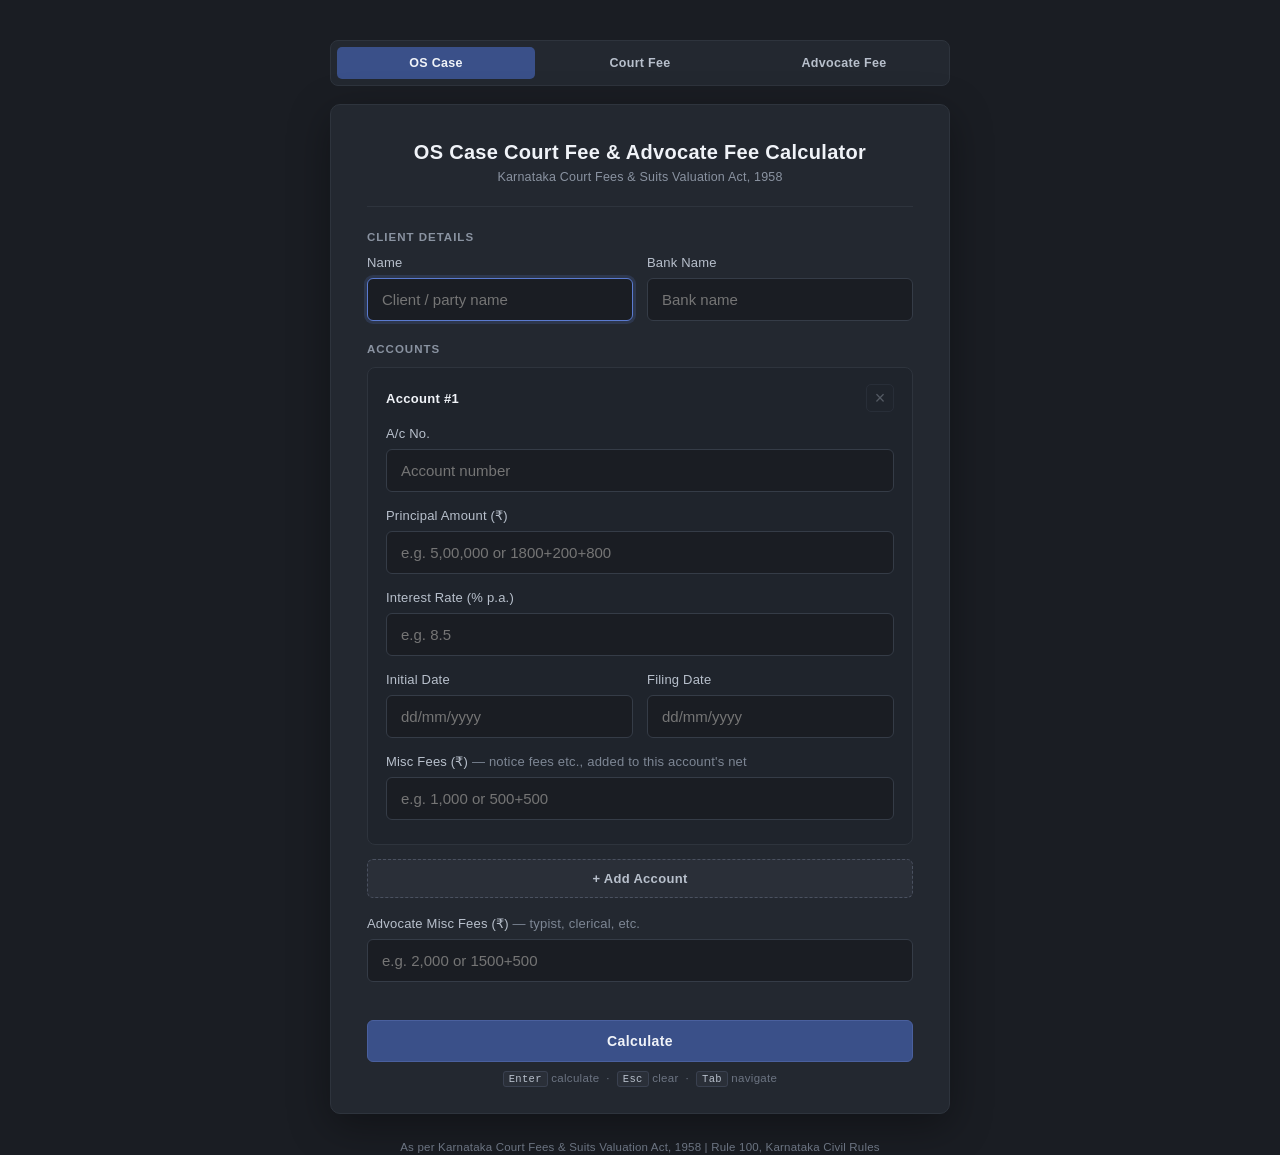
==== commit b24633d9: "updated date handeling" ====
--- a/index.html
+++ b/index.html
@@ -1,5 +1,5 @@
 <!DOCTYPE html>
-<html lang="en">
+<html lang="en-IN">
 <head>
 <meta charset="UTF-8">
 <meta name="viewport" content="width=device-width, initial-scale=1.0">
